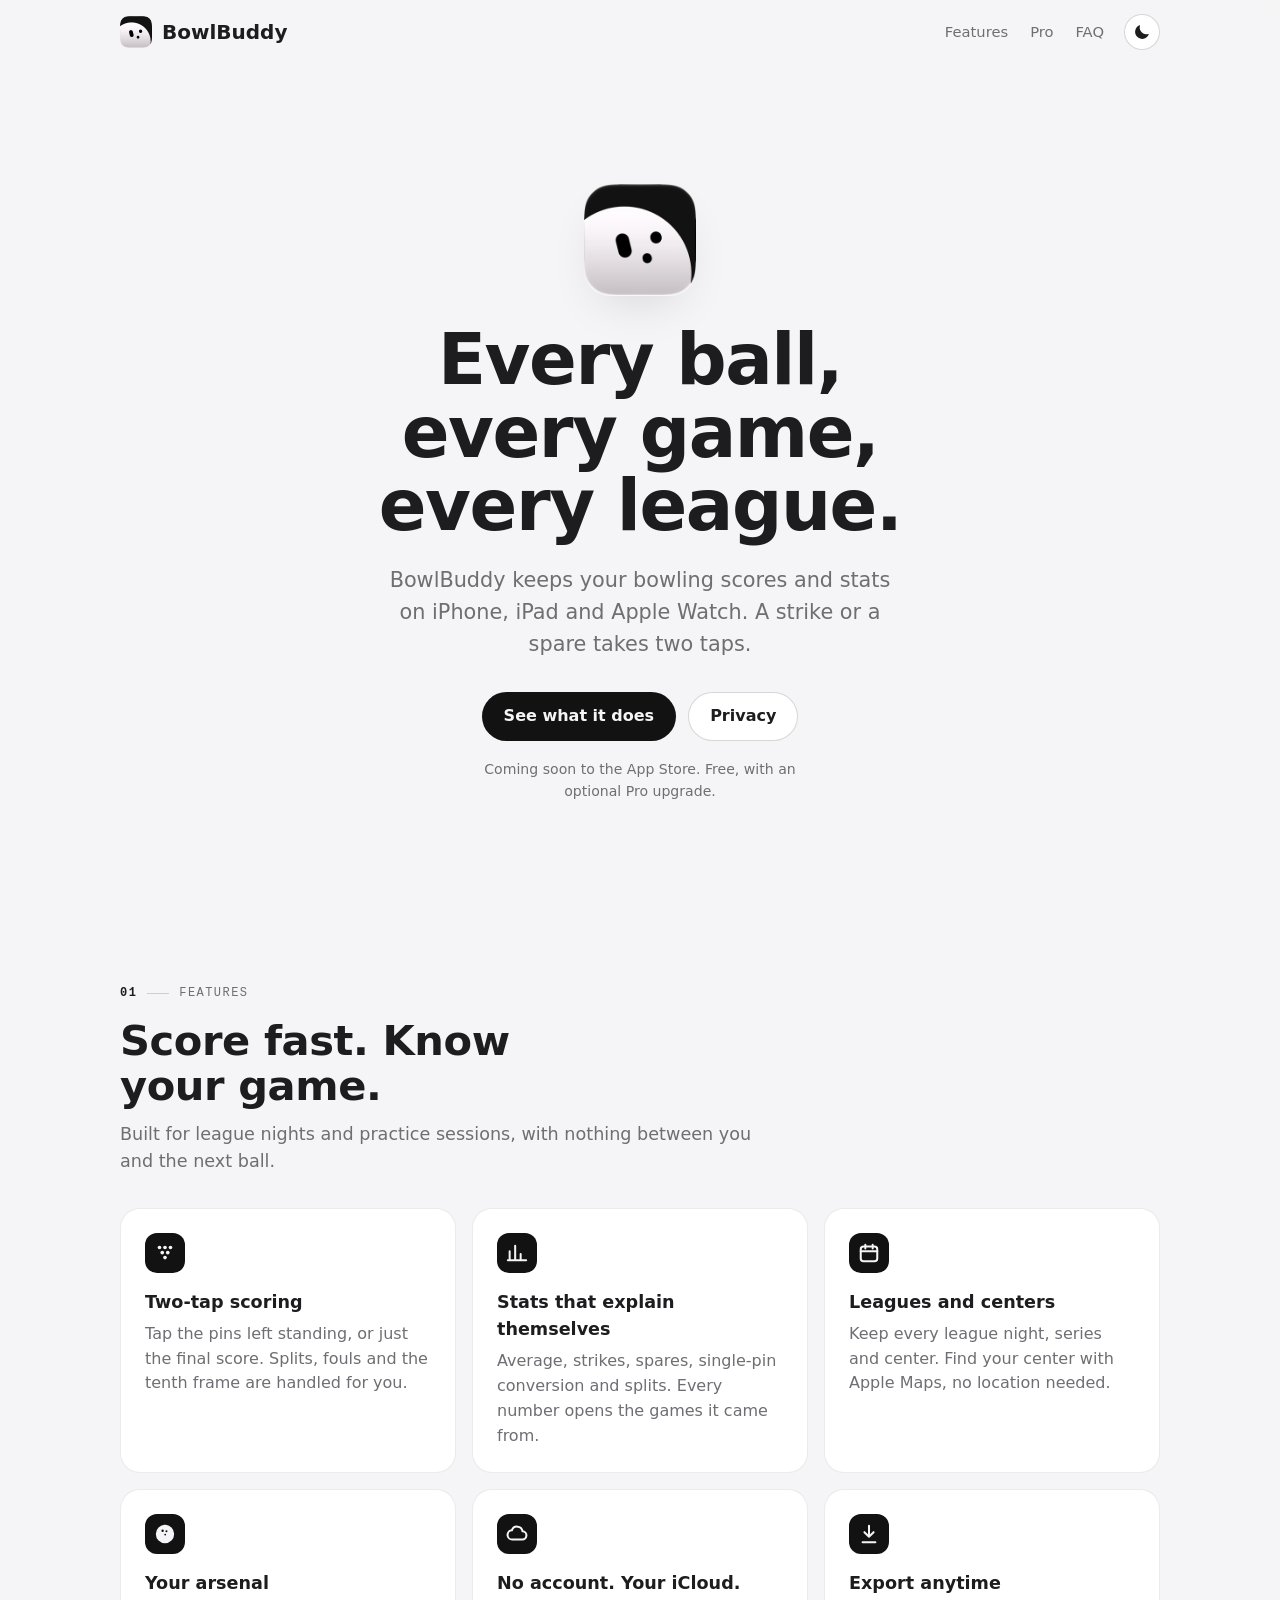
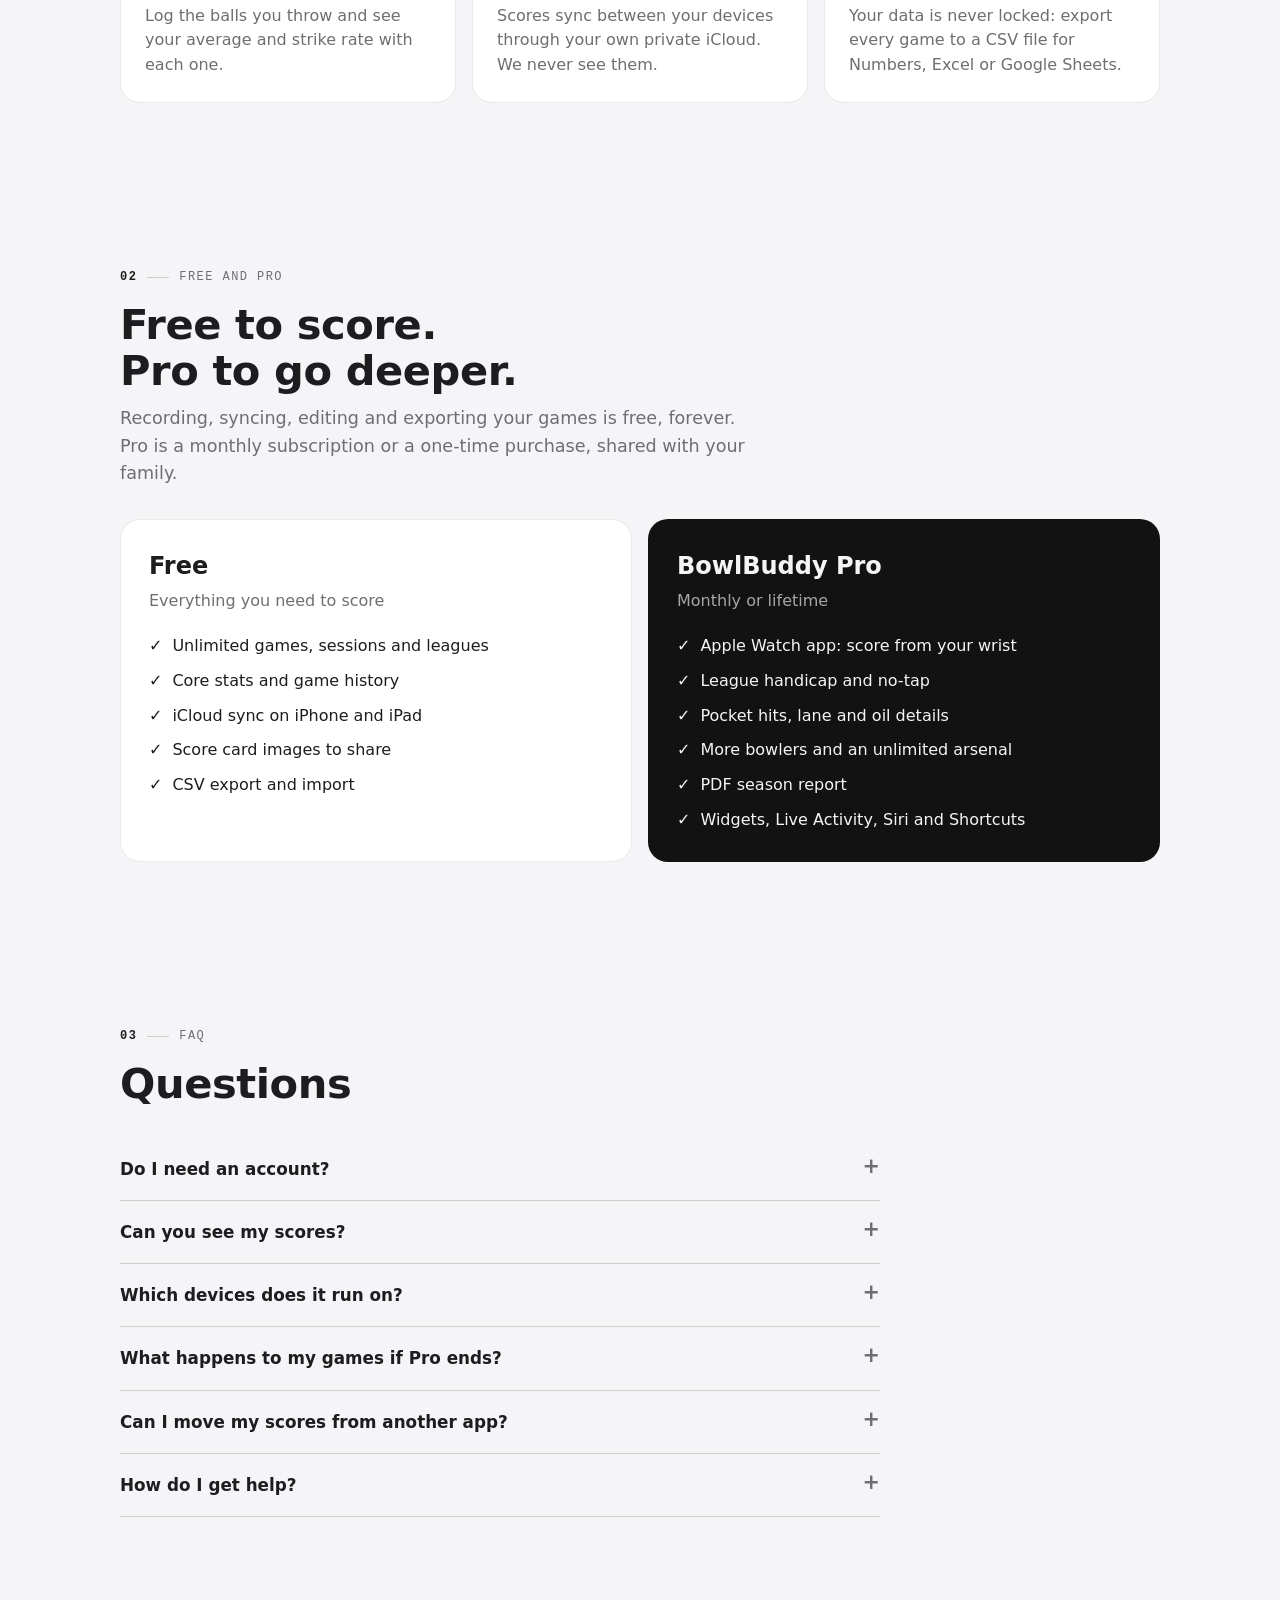
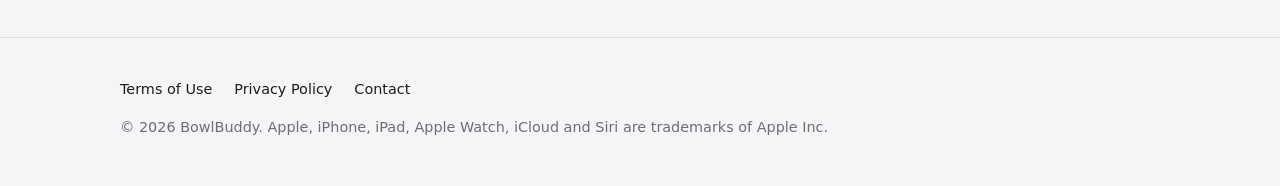
==== index.html @ e875a403 "Add the BowlBuddy site with the home page and the terms and privacy policy" ====
<!DOCTYPE html>
<html lang="en" class="no-js">
<head>
    <meta charset="UTF-8" />
    <meta name="viewport" content="width=device-width, initial-scale=1, viewport-fit=cover" />
    <meta name="theme-color" content="#f5f5f7" media="(prefers-color-scheme: light)" />
    <meta name="theme-color" content="#0b0b0c" media="(prefers-color-scheme: dark)" />
    <script>try { const t = localStorage.getItem("theme"); if (t === "light" || t === "dark") document.documentElement.dataset.theme = t; } catch (e) {}</script>
    <title>BowlBuddy: Bowling Scores and Stats</title>
    <meta name="description" content="BowlBuddy is a bowling score and stats tracker for iPhone, iPad and Apple Watch. Score every ball in two taps, follow your average, leagues and arsenal. No account: your scores stay in your iCloud." />
    <link rel="canonical" href="https://bowlbuddy.download/" />
    <meta property="og:type" content="website" />
    <meta property="og:url" content="https://bowlbuddy.download/" />
    <meta property="og:title" content="BowlBuddy: Bowling Scores and Stats" />
    <meta property="og:description" content="Score every ball in two taps and follow your average, leagues and arsenal on iPhone, iPad and Apple Watch." />
    <meta property="og:image" content="https://bowlbuddy.download/assets/img/icon.png" />
    <meta name="twitter:card" content="summary" />
    <link rel="icon" type="image/png" href="assets/img/favicon.png" />
    <link rel="apple-touch-icon" href="assets/img/apple-touch-icon.png" />
    <link rel="stylesheet" href="assets/site.css" />
    <script defer src="assets/site.js"></script>
    <script type="application/ld+json">
    {
        "@context": "https://schema.org",
        "@type": "SoftwareApplication",
        "name": "BowlBuddy",
        "applicationCategory": "SportsApplication",
        "operatingSystem": "iOS 26, iPadOS 26, watchOS 26",
        "description": "Bowling score and stats tracker for iPhone, iPad and Apple Watch. No account; scores sync through your private iCloud.",
        "url": "https://bowlbuddy.download/",
        "offers": { "@type": "Offer", "price": "0", "priceCurrency": "USD" },
        "author": { "@type": "Person", "name": "Franck Clement" }
    }
    </script>
</head>
<body>
    <a class="skip" href="#main">Skip to content</a>

    <header class="site-header">
        <div class="wrap">
            <a class="brand" href="./" aria-label="BowlBuddy home">
                <img src="assets/img/icon.png" alt="" width="32" height="32" />
                BowlBuddy
            </a>
            <nav class="site-nav" aria-label="Main">
                <a href="#features">Features</a>
                <a href="#pro">Pro</a>
                <a href="#faq">FAQ</a>
            </nav>
            <button class="theme-toggle" type="button" aria-label="Switch to dark mode" data-label-dark="Switch to dark mode" data-label-light="Switch to light mode"><svg class="sun" viewBox="0 0 24 24" fill="none" stroke="currentColor" stroke-width="2" stroke-linecap="round" aria-hidden="true"><circle cx="12" cy="12" r="4.2"/><path d="M12 2.5v2.2M12 19.3v2.2M2.5 12h2.2M19.3 12h2.2M5.3 5.3l1.6 1.6M17.1 17.1l1.6 1.6M5.3 18.7l1.6-1.6M17.1 6.9l1.6-1.6"/></svg><svg class="moon" viewBox="0 0 24 24" fill="currentColor" aria-hidden="true"><path d="M20.2 14.6A8.6 8.6 0 0 1 9.4 3.8a.6.6 0 0 0-.8-.7A9.4 9.4 0 1 0 20.9 15.4a.6.6 0 0 0-.7-.8z"/></svg></button>
        </div>
    </header>

    <main id="main">
        <section class="hero">
            <div class="wrap">
                <img class="icon" src="assets/img/icon.png" alt="BowlBuddy app icon" width="112" height="112" />
                <h1>Every ball, every game, every league.</h1>
                <p>BowlBuddy keeps your bowling scores and stats on iPhone, iPad and Apple Watch. A strike or a spare takes two taps.</p>
                <div class="actions">
                    <a class="btn btn-ink" href="#features">See what it does</a>
                    <a class="btn btn-quiet" href="legal/#privacy">Privacy</a>
                </div>
                <p class="note">Coming soon to the App Store. Free, with an optional Pro upgrade.</p>
            </div>
        </section>

        <section class="section" id="features">
            <div class="wrap">
                <div class="section-head">
                    <span class="kicker"><b>01</b><span class="dash"></span>Features</span>
                    <h2>Score fast. Know your game.</h2>
                    <p>Built for league nights and practice sessions, with nothing between you and the next ball.</p>
                </div>
                <div class="grid">
                    <article class="card">
                        <span class="glyph"><svg viewBox="0 0 24 24" fill="currentColor" aria-hidden="true"><circle cx="6" cy="6" r="2"/><circle cx="12" cy="6" r="2"/><circle cx="18" cy="6" r="2"/><circle cx="9" cy="11.5" r="2"/><circle cx="15" cy="11.5" r="2"/><circle cx="12" cy="17" r="2"/></svg></span>
                        <h3>Two-tap scoring</h3>
                        <p>Tap the pins left standing, or just the final score. Splits, fouls and the tenth frame are handled for you.</p>
                    </article>
                    <article class="card">
                        <span class="glyph"><svg viewBox="0 0 24 24" fill="none" stroke="currentColor" stroke-width="2.2" stroke-linecap="round" aria-hidden="true"><path d="M4 20V10M10 20V4M16 20v-7M22 20H2"/></svg></span>
                        <h3>Stats that explain themselves</h3>
                        <p>Average, strikes, spares, single-pin conversion and splits. Every number opens the games it came from.</p>
                    </article>
                    <article class="card">
                        <span class="glyph"><svg viewBox="0 0 24 24" fill="none" stroke="currentColor" stroke-width="2.2" stroke-linecap="round" stroke-linejoin="round" aria-hidden="true"><rect x="3" y="5" width="18" height="16" rx="3"/><path d="M3 10h18M8 3v4M16 3v4"/></svg></span>
                        <h3>Leagues and centers</h3>
                        <p>Keep every league night, series and center. Find your center with Apple Maps, no location needed.</p>
                    </article>
                    <article class="card">
                        <span class="glyph"><svg viewBox="0 0 24 24" fill="currentColor" aria-hidden="true"><path d="M12 2a10 10 0 1 0 0 20 10 10 0 0 0 0-20zm-2.6 5.2a1.3 1.3 0 1 1 0 2.6 1.3 1.3 0 0 1 0-2.6zm4.2.8a1.1 1.1 0 1 1 0 2.2 1.1 1.1 0 0 1 0-2.2zm-1.4 3.6a1 1 0 1 1 0 2 1 1 0 0 1 0-2z"/></svg></span>
                        <h3>Your arsenal</h3>
                        <p>Log the balls you throw and see your average and strike rate with each one.</p>
                    </article>
                    <article class="card">
                        <span class="glyph"><svg viewBox="0 0 24 24" fill="none" stroke="currentColor" stroke-width="2.2" stroke-linecap="round" stroke-linejoin="round" aria-hidden="true"><path d="M7 18a5 5 0 0 1-.6-10A6 6 0 0 1 18 9a4.5 4.5 0 0 1-.5 9H7z"/></svg></span>
                        <h3>No account. Your iCloud.</h3>
                        <p>Scores sync between your devices through your own private iCloud. We never see them.</p>
                    </article>
                    <article class="card">
                        <span class="glyph"><svg viewBox="0 0 24 24" fill="none" stroke="currentColor" stroke-width="2.2" stroke-linecap="round" stroke-linejoin="round" aria-hidden="true"><path d="M12 3v12M7 10l5 5 5-5M5 21h14"/></svg></span>
                        <h3>Export anytime</h3>
                        <p>Your data is never locked: export every game to a CSV file for Numbers, Excel or Google Sheets.</p>
                    </article>
                </div>
            </div>
        </section>

        <section class="section" id="pro">
            <div class="wrap">
                <div class="section-head">
                    <span class="kicker"><b>02</b><span class="dash"></span>Free and Pro</span>
                    <h2>Free to score. Pro to go deeper.</h2>
                    <p>Recording, syncing, editing and exporting your games is free, forever. Pro is a monthly subscription or a one-time purchase, shared with your family.</p>
                </div>
                <div class="plans">
                    <article class="plan">
                        <h3>Free</h3>
                        <p class="price">Everything you need to score</p>
                        <ul>
                            <li>Unlimited games, sessions and leagues</li>
                            <li>Core stats and game history</li>
                            <li>iCloud sync on iPhone and iPad</li>
                            <li>Score card images to share</li>
                            <li>CSV export and import</li>
                        </ul>
                    </article>
                    <article class="plan pro">
                        <h3>BowlBuddy Pro</h3>
                        <p class="price">Monthly or lifetime</p>
                        <ul>
                            <li>Apple Watch app: score from your wrist</li>
                            <li>League handicap and no-tap</li>
                            <li>Pocket hits, lane and oil details</li>
                            <li>More bowlers and an unlimited arsenal</li>
                            <li>PDF season report</li>
                            <li>Widgets, Live Activity, Siri and Shortcuts</li>
                        </ul>
                    </article>
                </div>
            </div>
        </section>

        <section class="section" id="faq">
            <div class="wrap">
                <div class="section-head">
                    <span class="kicker"><b>03</b><span class="dash"></span>FAQ</span>
                    <h2>Questions</h2>
                </div>
                <div class="faq">
                    <details>
                        <summary>Do I need an account?</summary>
                        <p>No. BowlBuddy uses the Apple Account you are already signed in with. Your scores sync through your private iCloud database, and there is no BowlBuddy server.</p>
                    </details>
                    <details>
                        <summary>Can you see my scores?</summary>
                        <p>No. Everything you enter stays on your devices and in your own iCloud. The app has no analytics and no tracking. See the <a href="legal/#privacy">Privacy Policy</a>.</p>
                    </details>
                    <details>
                        <summary>Which devices does it run on?</summary>
                        <p>iPhone and iPad with iOS and iPadOS 26 or later, and Apple Watch with watchOS 26 or later. The Watch app is part of Pro.</p>
                    </details>
                    <details>
                        <summary>What happens to my games if Pro ends?</summary>
                        <p>You keep all of them. You can still view, edit, delete and export everything you recorded; only the Pro features lock.</p>
                    </details>
                    <details>
                        <summary>Can I move my scores from another app?</summary>
                        <p>BowlBuddy imports its own CSV format, which you can fill in from a spreadsheet. Export and import are in Settings.</p>
                    </details>
                    <details>
                        <summary>How do I get help?</summary>
                        <p>Email <a href="mailto:support@bowlbuddy.download">support@bowlbuddy.download</a> with your device model, iOS version and what happened.</p>
                    </details>
                </div>
            </div>
        </section>
    </main>

    <footer class="site-footer">
        <div class="wrap">
            <nav aria-label="Footer">
                <a href="legal/#terms">Terms of Use</a>
                <a href="legal/#privacy">Privacy Policy</a>
                <a href="mailto:support@bowlbuddy.download">Contact</a>
            </nav>
            <p>© 2026 BowlBuddy. Apple, iPhone, iPad, Apple Watch, iCloud and Siri are trademarks of Apple Inc.</p>
        </div>
    </footer>
</body>
</html>
---- assets/site.css ----
/* BowlBuddy site. The app is monochrome, like its icon (a white ball on near-black), with
   the system blue accent. The page follows the system appearance; the header button pins
   one with html[data-theme]. */
:root {
    color-scheme: light dark;
    --bg: light-dark(#f5f5f7, #0b0b0c);
    --surface: light-dark(#ffffff, #161618);
    --surface-2: light-dark(#fbfbfd, #1d1d20);
    --line: light-dark(rgba(0, 0, 0, 0.08), rgba(255, 255, 255, 0.08));
    --line-strong: light-dark(rgba(0, 0, 0, 0.16), rgba(255, 255, 255, 0.16));
    --text: light-dark(#1d1d1f, #f5f5f7);
    --text-2: light-dark(#3a3a3c, #d1d1d6);
    --muted: light-dark(#6e6e73, #98989d);
    --accent: light-dark(#0071e3, #2997ff);
    --on-accent: #ffffff;
    --ink: light-dark(#121212, #f5f5f7);
    --on-ink: light-dark(#f5f5f7, #121212);
    --shadow: light-dark(rgba(0, 0, 0, 0.14), rgba(0, 0, 0, 0.6));
    --header: light-dark(rgba(245, 245, 247, 0.78), rgba(11, 11, 12, 0.72));
    --glow: light-dark(rgba(255, 255, 255, 0.95), rgba(255, 255, 255, 0.06));
    --radius: 20px;
    --gutter: clamp(16px, 4vw, 40px);
    --max: 1120px;
    --font: "SF Pro Display", "SF Pro Text", -apple-system, BlinkMacSystemFont, "Helvetica Neue", "Segoe UI", system-ui, sans-serif;
    --rounded: ui-rounded, "SF Pro Rounded", -apple-system, BlinkMacSystemFont, system-ui, sans-serif;
    --mono: "SF Mono", ui-monospace, Menlo, Consolas, monospace;
}
:root[data-theme="light"] { color-scheme: light; }
:root[data-theme="dark"] { color-scheme: dark; }

*, *::before, *::after { box-sizing: border-box; }

html {
    background: var(--bg);
    scroll-behavior: smooth;
    scroll-padding-top: 84px;
    -webkit-text-size-adjust: 100%;
}

body {
    margin: 0;
    font-family: var(--font);
    background: var(--bg);
    color: var(--text);
    line-height: 1.55;
    overflow-x: hidden;
    -webkit-font-smoothing: antialiased;
}

/* A soft light from the top, behind the whole page. */
body::before {
    content: "";
    position: fixed;
    inset: 0;
    z-index: -1;
    pointer-events: none;
    background:
        radial-gradient(ellipse 70% 50% at 80% -10%, var(--glow), transparent 70%),
        var(--bg);
}

img { display: block; max-width: 100%; height: auto; }
a { color: var(--accent); text-decoration-thickness: 1px; text-underline-offset: 3px; }
a:hover { text-decoration-thickness: 2px; }
:focus-visible { outline: 2px solid var(--accent); outline-offset: 3px; border-radius: 6px; }

.wrap {
    width: 100%;
    max-width: var(--max);
    margin: 0 auto;
    padding: 0 var(--gutter);
}

.skip {
    position: absolute;
    left: -999px;
    top: 8px;
    background: var(--accent);
    color: var(--on-accent);
    padding: 8px 14px;
    border-radius: 8px;
    z-index: 100;
}
.skip:focus { left: 8px; }

/* ---------- Header ---------- */
.site-header {
    position: sticky;
    top: 0;
    z-index: 50;
    padding-top: env(safe-area-inset-top);
    background: var(--header);
    backdrop-filter: saturate(160%) blur(18px);
    -webkit-backdrop-filter: saturate(160%) blur(18px);
    transition: box-shadow .3s;
}
.site-header.scrolled { box-shadow: 0 10px 24px -18px var(--shadow); }
.site-header .wrap {
    display: flex;
    align-items: center;
    gap: 20px;
    height: 64px;
}
.brand {
    display: flex;
    align-items: center;
    gap: 10px;
    color: var(--text);
    text-decoration: none;
    font-family: var(--rounded);
    font-weight: 700;
    font-size: 1.25rem;
}
.brand img { width: 32px; height: 32px; border-radius: 8px; }
.site-nav { display: flex; gap: 22px; margin-left: auto; align-items: center; }
.site-nav a { color: var(--muted); text-decoration: none; font-size: 0.92rem; }
.site-nav a:hover { color: var(--text); }

.theme-toggle {
    flex: none;
    display: grid;
    place-items: center;
    width: 36px;
    height: 36px;
    padding: 0;
    border-radius: 50%;
    border: 1px solid var(--line-strong);
    background: var(--surface);
    color: var(--text);
    cursor: pointer;
    transition: background .2s, transform .2s;
}
.theme-toggle svg { width: 18px; height: 18px; grid-area: 1 / 1; }
/* light-dark() only takes colors, so the icons switch on the scheme selectors instead. */
.theme-toggle .sun { display: none; }
@media (prefers-color-scheme: dark) {
    :root:not([data-theme="light"]) .theme-toggle .sun { display: block; }
    :root:not([data-theme="light"]) .theme-toggle .moon { display: none; }
}
:root[data-theme="dark"] .theme-toggle .sun { display: block; }
:root[data-theme="dark"] .theme-toggle .moon { display: none; }
.no-js .theme-toggle { display: none; }

.btn {
    display: inline-flex;
    align-items: center;
    gap: 10px;
    border-radius: 999px;
    padding: 12px 22px;
    font-weight: 600;
    font-size: 1rem;
    text-decoration: none;
    transition: transform .2s, box-shadow .2s, background .2s;
}
.btn-ink { background: var(--ink); color: var(--on-ink); }
.btn-ink:hover { color: var(--on-ink); }
.btn-quiet { background: var(--surface); color: var(--text); box-shadow: inset 0 0 0 1px var(--line-strong); }
.btn-quiet:hover { color: var(--text); }

@media (hover: hover) {
    .theme-toggle:hover { background: var(--surface-2); }
    .btn:hover { box-shadow: 0 8px 26px var(--shadow); transform: translateY(-1px); }
}
.theme-toggle:active, .btn:active, .legal-tabs a:active { transform: scale(.96); transition-duration: .08s; }

@media (max-width: 640px) {
    .site-nav { display: none; }
    .theme-toggle { margin-left: auto; }
}

/* ---------- Shared ---------- */
.kicker {
    display: inline-flex;
    align-items: center;
    gap: 10px;
    font-family: var(--mono);
    font-size: 0.75rem;
    letter-spacing: .12em;
    text-transform: uppercase;
    color: var(--muted);
}
.kicker b { color: var(--text); font-weight: 600; }
.kicker .dash { width: 22px; height: 1px; background: var(--line-strong); }

/* ---------- Home ---------- */
.hero {
    padding: clamp(56px, 10vw, 120px) 0 clamp(48px, 8vw, 96px);
    text-align: center;
}
.hero .icon {
    width: 112px;
    height: 112px;
    margin: 0 auto 28px;
    border-radius: 26px;
    box-shadow: 0 20px 50px -18px var(--shadow);
}
.hero h1 {
    font-family: var(--rounded);
    font-size: clamp(2.5rem, 7vw, 4.4rem);
    line-height: 1.04;
    letter-spacing: -0.02em;
    margin: 0 auto 20px;
    max-width: 14ch;
    text-wrap: balance;
}
.hero p {
    color: var(--muted);
    font-size: clamp(1.08rem, 2.2vw, 1.3rem);
    margin: 0 auto 32px;
    max-width: 40ch;
    text-wrap: pretty;
}
.hero .actions { display: flex; flex-wrap: wrap; gap: 12px; justify-content: center; }
.hero .note { color: var(--muted); font-size: 0.88rem; margin: 18px auto 0; }

.section { padding: clamp(40px, 7vw, 80px) 0; }
.section-head { margin: 0 0 32px; max-width: 640px; }
.section-head h2 {
    font-family: var(--rounded);
    font-size: clamp(1.8rem, 4vw, 2.6rem);
    line-height: 1.1;
    letter-spacing: -0.01em;
    margin: 14px 0 12px;
    text-wrap: balance;
}
.section-head p { color: var(--muted); font-size: 1.1rem; margin: 0; }

.grid {
    display: grid;
    grid-template-columns: repeat(auto-fill, minmax(min(100%, 300px), 1fr));
    gap: 16px;
}
.card {
    background: var(--surface);
    border: 1px solid var(--line);
    border-radius: var(--radius);
    padding: 24px;
}
.card .glyph {
    display: grid;
    place-items: center;
    width: 40px;
    height: 40px;
    border-radius: 12px;
    background: var(--ink);
    color: var(--on-ink);
    margin-bottom: 16px;
}
.card .glyph svg { width: 22px; height: 22px; }
.card h3 { font-size: 1.1rem; margin: 0 0 6px; }
.card p { color: var(--muted); margin: 0; }

.plans {
    display: grid;
    grid-template-columns: repeat(auto-fit, minmax(min(100%, 320px), 1fr));
    gap: 16px;
}
.plan {
    background: var(--surface);
    border: 1px solid var(--line);
    border-radius: var(--radius);
    padding: 28px;
}
.plan.pro { background: var(--ink); color: var(--on-ink); border-color: transparent; }
.plan h3 { font-family: var(--rounded); font-size: 1.5rem; margin: 0 0 4px; }
.plan .price { color: var(--muted); margin: 0 0 20px; }
.plan.pro .price { color: color-mix(in srgb, var(--on-ink) 65%, transparent); }
.plan ul { margin: 0; padding: 0; list-style: none; display: grid; gap: 10px; }
.plan li { display: flex; gap: 10px; }
.plan li::before { content: "✓"; font-weight: 700; }

.faq { max-width: 760px; }
.faq details { border-bottom: 1px solid var(--line-strong); }
.faq summary {
    cursor: pointer;
    list-style: none;
    display: flex;
    justify-content: space-between;
    gap: 16px;
    padding: 18px 0;
    font-weight: 600;
    font-size: 1.05rem;
}
.faq summary::-webkit-details-marker { display: none; }
.faq summary::after { content: "+"; color: var(--muted); font-size: 1.3rem; line-height: 1; transition: rotate .2s; }
.faq details[open] summary::after { rotate: 45deg; }
.faq details p { color: var(--muted); margin: 0 0 18px; }

/* ---------- Footer ---------- */
.site-footer {
    padding: 40px 0 calc(48px + env(safe-area-inset-bottom));
    color: var(--muted);
    font-size: 0.9rem;
    border-top: 1px solid var(--line);
    margin-top: 40px;
}
.site-footer .wrap { display: grid; gap: 16px; }
.site-footer nav { display: flex; flex-wrap: wrap; gap: 8px 22px; }
.site-footer nav a { color: var(--text); text-decoration: none; }
.site-footer nav a:hover { text-decoration: underline; }
.site-footer p { margin: 0; max-width: 80ch; }

/* ---------- Legal ---------- */
.legal {
    max-width: 780px;
    margin: 0 auto;
    padding: 0 var(--gutter) 40px;
}
.legal-hero { padding: clamp(40px, 7vw, 72px) 0 24px; }
.legal-hero h1 {
    font-family: var(--rounded);
    font-size: clamp(2rem, 5vw, 3rem);
    line-height: 1.1;
    letter-spacing: -0.01em;
    margin: 16px 0 24px;
    text-wrap: balance;
}
.legal-tabs { display: flex; flex-wrap: wrap; gap: 10px; }
.legal-tabs a {
    color: var(--text);
    text-decoration: none;
    font-size: 0.92rem;
    font-weight: 500;
    padding: 8px 16px;
    border-radius: 999px;
    background: var(--surface);
    border: 1px solid var(--line-strong);
    transition: background .2s, color .2s, transform .2s;
}
.legal-tabs a:hover { color: var(--on-ink); background: var(--ink); border-color: var(--ink); }
.legal .part-title {
    display: grid;
    gap: 10px;
    font-family: var(--rounded);
    font-size: clamp(1.6rem, 4vw, 2.1rem);
    margin: 48px 0 8px;
    padding-top: 24px;
    border-top: 1px solid var(--line-strong);
}
.legal .part-title .kicker { font-family: var(--mono); font-size: 0.75rem; }
.legal section { padding: 18px 0; color: var(--text-2); }
.legal section.summary {
    background: var(--surface);
    border: 1px solid var(--line);
    border-radius: var(--radius);
    padding: 22px 26px;
    margin: 18px 0 8px;
}
.legal section h2 { font-size: 1.2rem; color: var(--text); margin: 0 0 10px; }
.legal section h3 { font-size: 1rem; color: var(--text); margin: 20px 0 6px; }
.legal section p { margin: 0 0 12px; }
.legal section ul { margin: 0 0 12px; padding-left: 1.2em; }
.legal section li { margin: 0 0 6px; }
.legal .muted { color: var(--muted); }

/* ---------- 404 ---------- */
.lost { text-align: center; padding: clamp(80px, 14vw, 160px) 0; }
.lost h1 { font-family: var(--rounded); font-size: clamp(2rem, 5vw, 3rem); margin: 0 0 12px; }
.lost p { color: var(--muted); margin: 0 0 28px; }

@media (prefers-reduced-motion: reduce) {
    html { scroll-behavior: auto; }
    *, *::before, *::after { transition: none !important; }
}
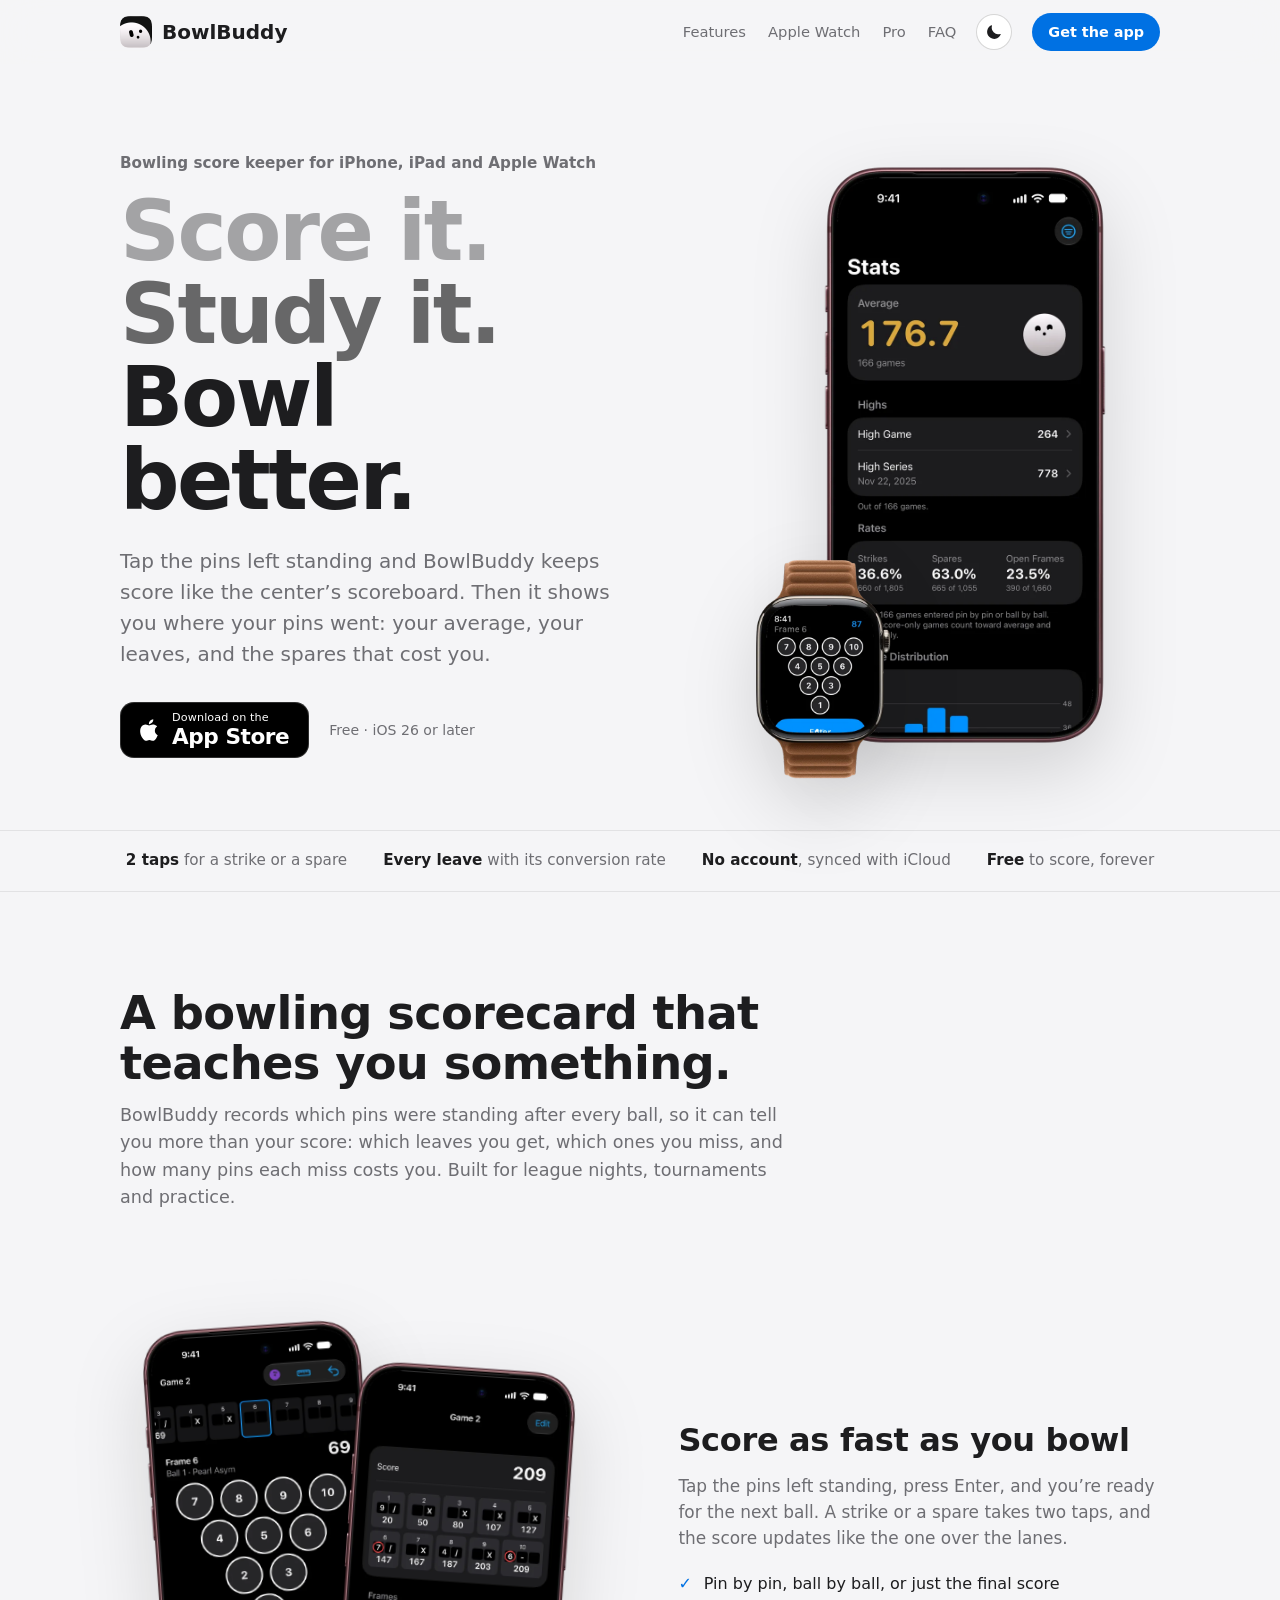
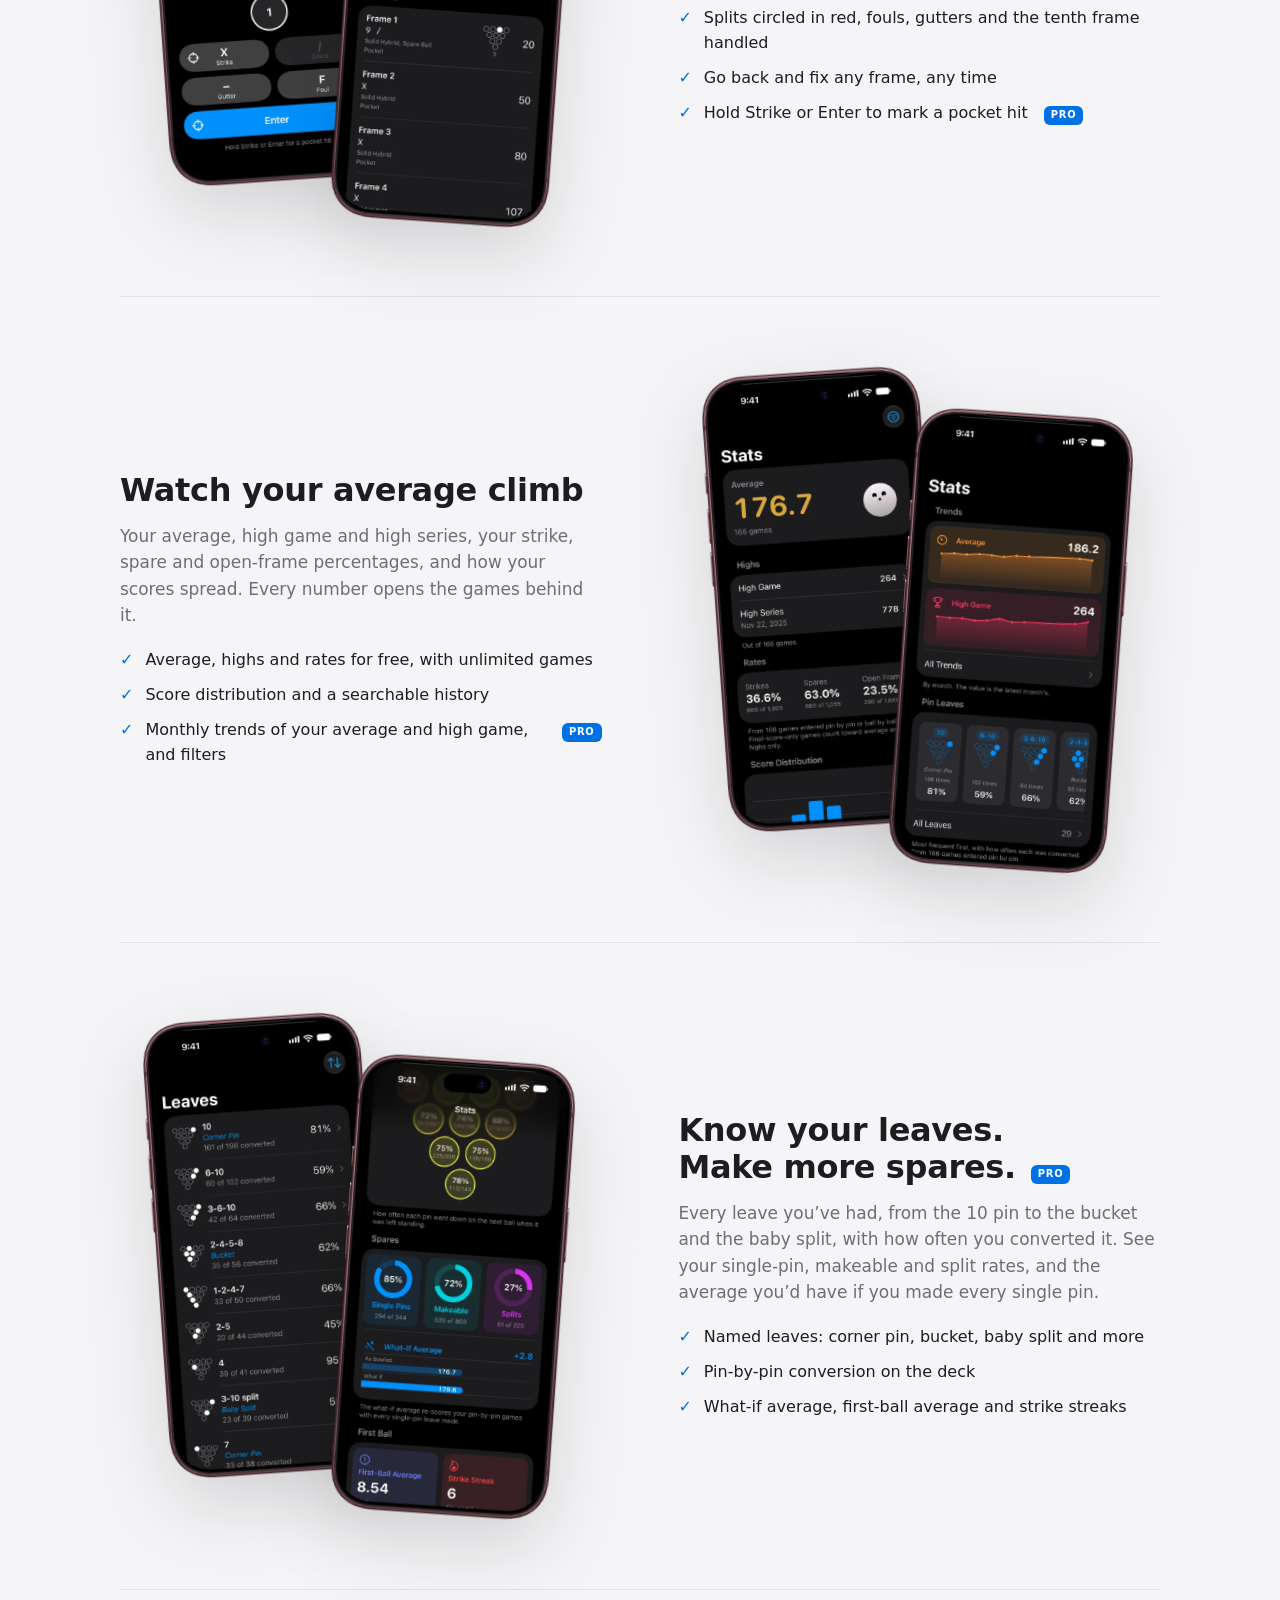
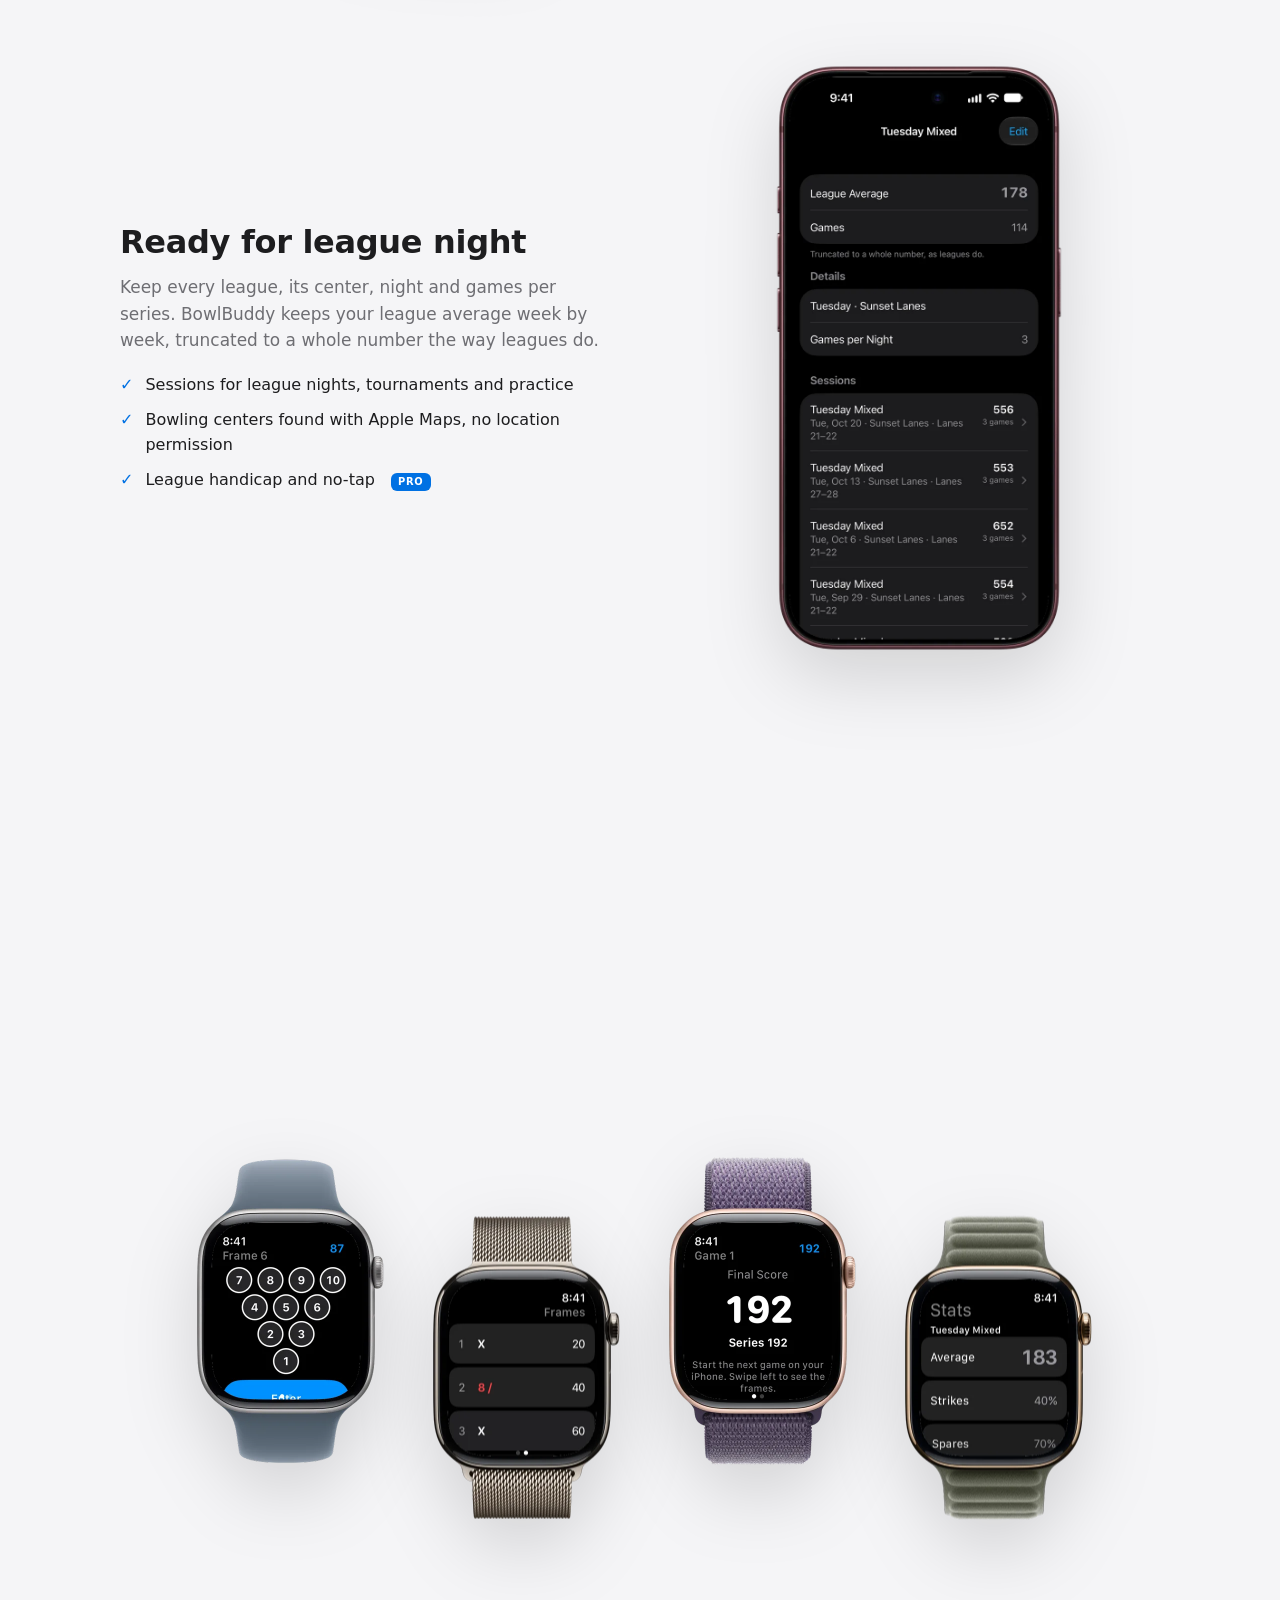
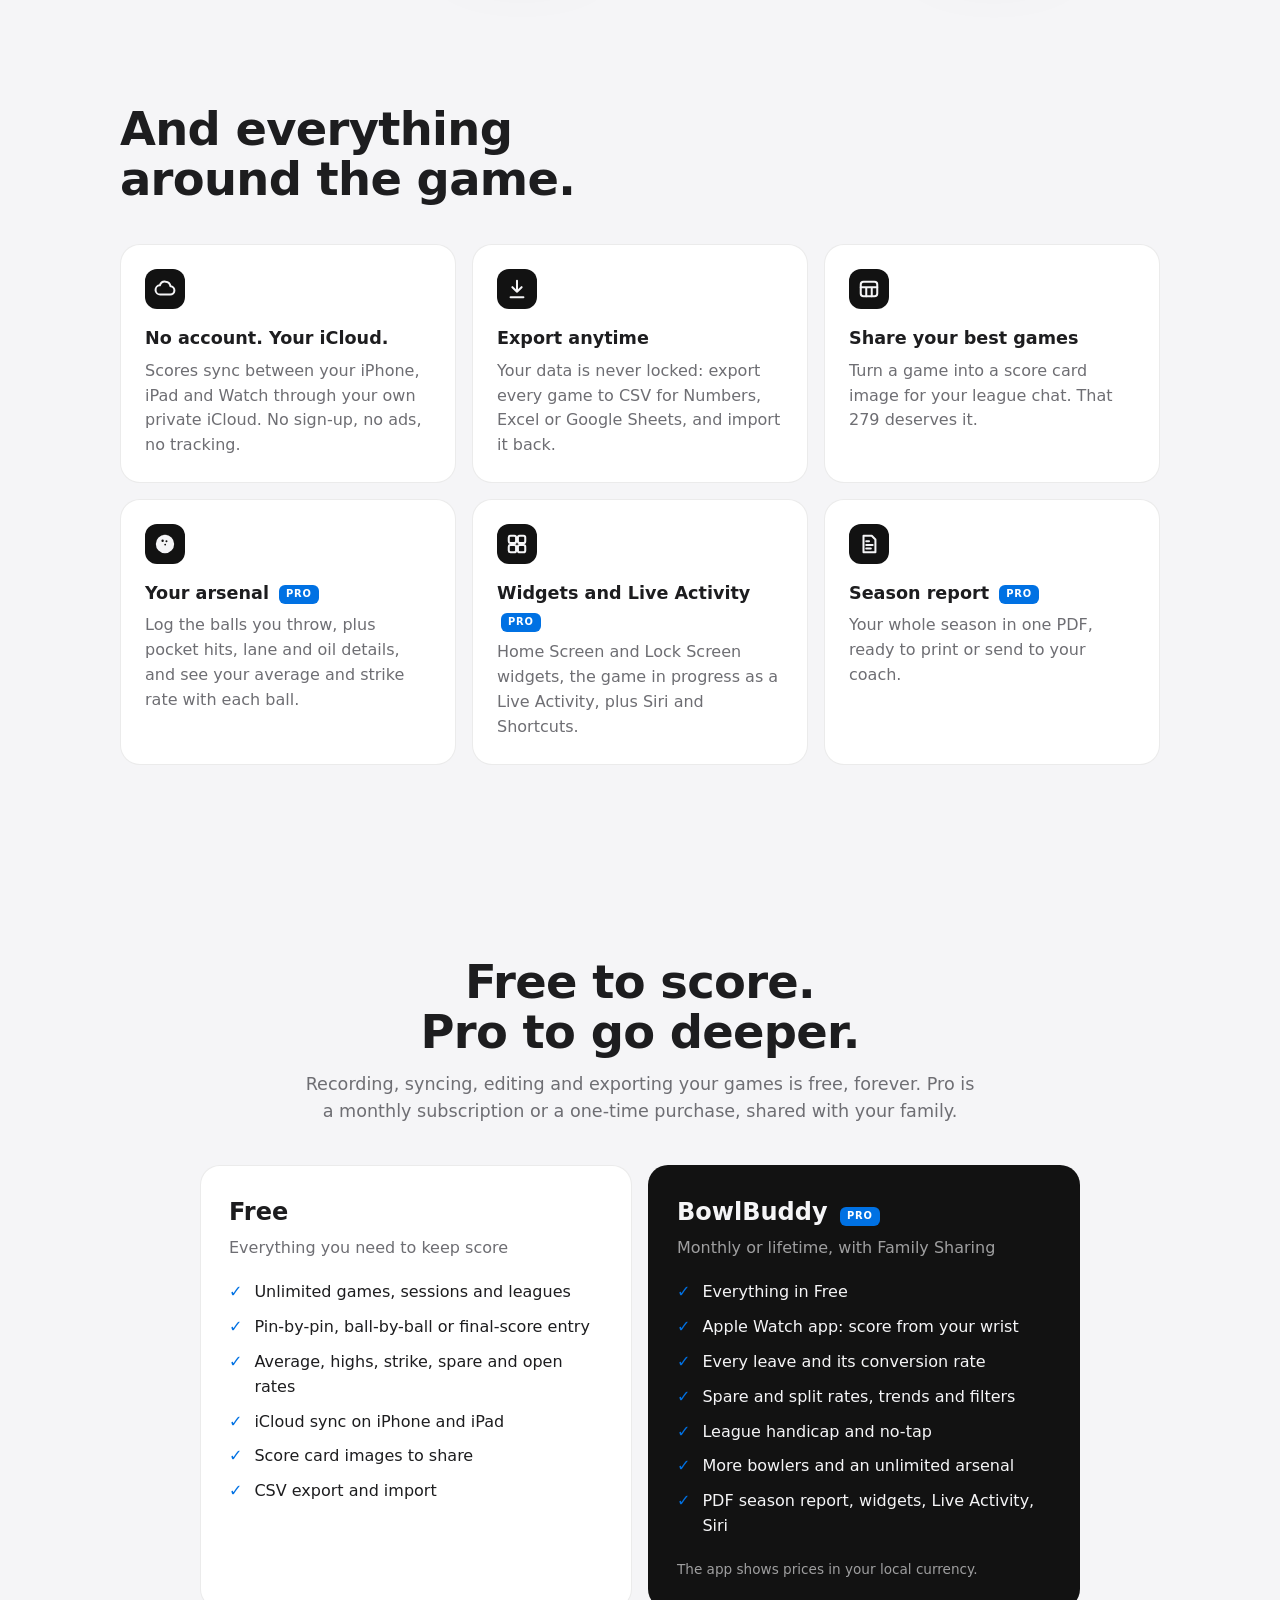
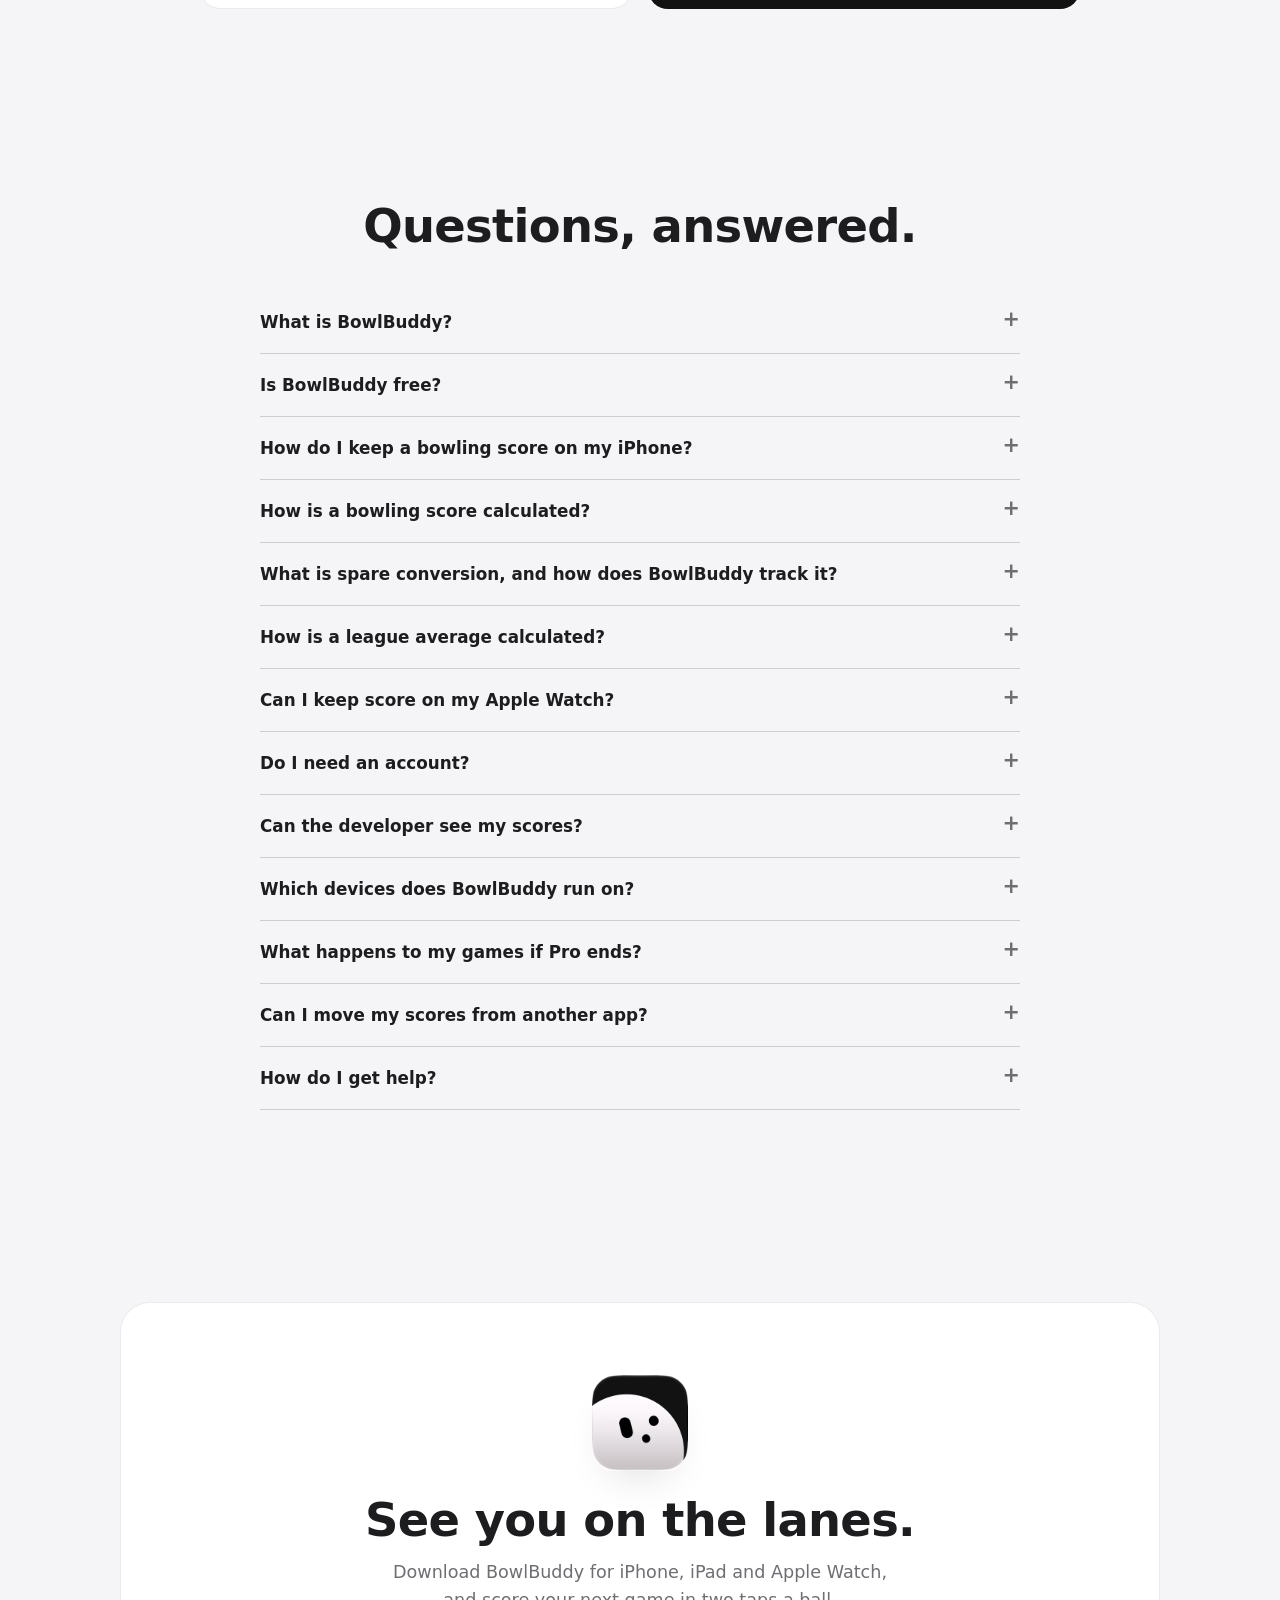
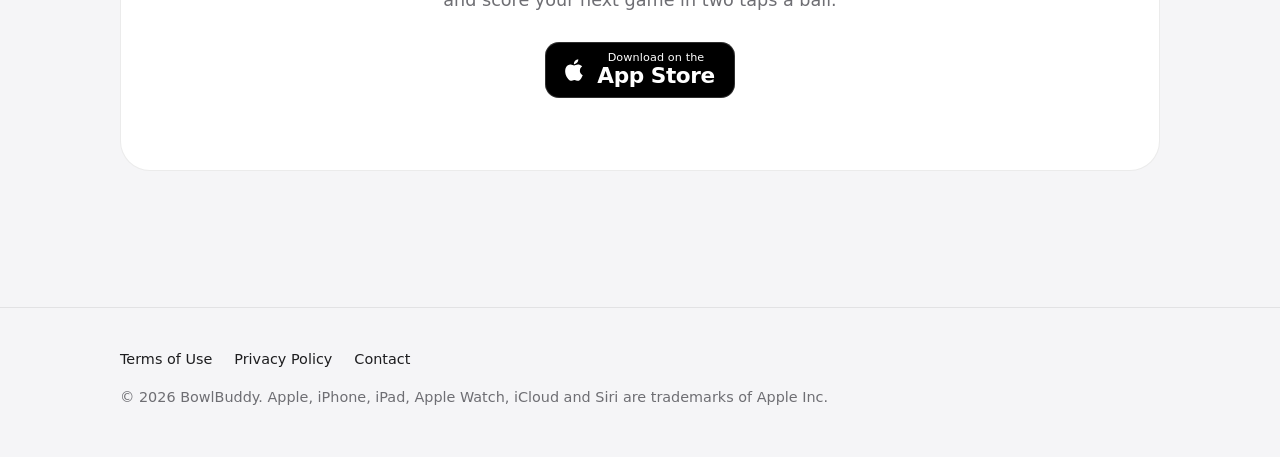
==== commit 055c5fde: "Turn the home page into a landing page for the live app The page now shows the app's screenshots in " ====
--- a/index.html
+++ b/index.html
@@ -6,31 +6,167 @@
     <meta name="theme-color" content="#f5f5f7" media="(prefers-color-scheme: light)" />
     <meta name="theme-color" content="#0b0b0c" media="(prefers-color-scheme: dark)" />
     <script>try { const t = localStorage.getItem("theme"); if (t === "light" || t === "dark") document.documentElement.dataset.theme = t; } catch (e) {}</script>
-    <title>BowlBuddy: Bowling Scores and Stats</title>
-    <meta name="description" content="BowlBuddy is a bowling score and stats tracker for iPhone, iPad and Apple Watch. Score every ball in two taps, follow your average, leagues and arsenal. No account: your scores stay in your iCloud." />
+    <title>BowlBuddy: Bowling Score Keeper &amp; Stats Tracker for iPhone</title>
+    <meta name="description" content="BowlBuddy is a bowling score keeper and stats tracker for iPhone, iPad and Apple Watch. Score pin by pin in two taps, track your average, spare conversion, leaves and league nights. No account: synced with iCloud." />
+    <meta name="robots" content="index, follow, max-image-preview:large, max-snippet:-1" />
     <link rel="canonical" href="https://bowlbuddy.download/" />
+    <meta name="apple-itunes-app" content="app-id=6826001153" />
     <meta property="og:type" content="website" />
+    <meta property="og:site_name" content="BowlBuddy" />
+    <meta property="og:locale" content="en_US" />
     <meta property="og:url" content="https://bowlbuddy.download/" />
-    <meta property="og:title" content="BowlBuddy: Bowling Scores and Stats" />
-    <meta property="og:description" content="Score every ball in two taps and follow your average, leagues and arsenal on iPhone, iPad and Apple Watch." />
-    <meta property="og:image" content="https://bowlbuddy.download/assets/img/icon.png" />
-    <meta name="twitter:card" content="summary" />
+    <meta property="og:title" content="BowlBuddy: score it, study it, bowl better" />
+    <meta property="og:description" content="Bowling score keeper for iPhone, iPad and Apple Watch. Two-tap scoring, pin leaves, spare conversion and league averages. No account." />
+    <meta property="og:image" content="https://bowlbuddy.download/assets/img/og.jpg" />
+    <meta property="og:image:width" content="1200" />
+    <meta property="og:image:height" content="630" />
+    <meta property="og:image:alt" content="The BowlBuddy logo, a white bowling ball with a face, on black." />
+    <meta name="twitter:card" content="summary_large_image" />
     <link rel="icon" type="image/png" href="assets/img/favicon.png" />
     <link rel="apple-touch-icon" href="assets/img/apple-touch-icon.png" />
+    <link rel="preload" as="image" href="assets/img/iphone-stats.webp" type="image/webp" fetchpriority="high" />
     <link rel="stylesheet" href="assets/site.css" />
     <script defer src="assets/site.js"></script>
     <script type="application/ld+json">
-    {
-        "@context": "https://schema.org",
-        "@type": "SoftwareApplication",
-        "name": "BowlBuddy",
-        "applicationCategory": "SportsApplication",
-        "operatingSystem": "iOS 26, iPadOS 26, watchOS 26",
-        "description": "Bowling score and stats tracker for iPhone, iPad and Apple Watch. No account; scores sync through your private iCloud.",
-        "url": "https://bowlbuddy.download/",
-        "offers": { "@type": "Offer", "price": "0", "priceCurrency": "USD" },
-        "author": { "@type": "Person", "name": "Franck Clement" }
-    }
+{
+    "@context": "https://schema.org",
+    "@graph": [
+        {
+            "@type": "WebSite",
+            "@id": "https://bowlbuddy.download/#website",
+            "url": "https://bowlbuddy.download/",
+            "name": "BowlBuddy",
+            "alternateName": "Bowl Buddy",
+            "inLanguage": "en",
+            "publisher": { "@id": "https://bowlbuddy.download/#author" }
+        },
+        {
+            "@type": "Person",
+            "@id": "https://bowlbuddy.download/#author",
+            "name": "Franck Clement",
+            "email": "support@bowlbuddy.download"
+        },
+        {
+            "@type": "WebPage",
+            "@id": "https://bowlbuddy.download/#webpage",
+            "url": "https://bowlbuddy.download/",
+            "name": "BowlBuddy: Bowling Score Keeper & Stats Tracker for iPhone",
+            "inLanguage": "en",
+            "isPartOf": { "@id": "https://bowlbuddy.download/#website" },
+            "about": { "@id": "https://bowlbuddy.download/#app" },
+            "mainEntity": { "@id": "https://bowlbuddy.download/#app" },
+            "primaryImageOfPage": "https://bowlbuddy.download/assets/img/iphone-stats.webp",
+            "dateModified": "2026-11-01"
+        },
+        {
+            "@type": "MobileApplication",
+            "@id": "https://bowlbuddy.download/#app",
+            "name": "BowlBuddy Bowling Score Keeper",
+            "alternateName": ["BowlBuddy", "Bowl Buddy", "BowlBuddy bowling score tracker"],
+            "description": "Bowling score keeper and stats tracker for iPhone, iPad and Apple Watch. Score every ball pin by pin in two taps, then follow your average, strike and spare percentages, pin leaves and how often you convert them, and your league average week by week. No account: games sync through the user's private iCloud.",
+            "applicationCategory": "SportsApplication",
+            "operatingSystem": "iOS 26, iPadOS 26, watchOS 26",
+            "url": "https://bowlbuddy.download/",
+            "downloadUrl": "https://apps.apple.com/app/id6826001153",
+            "installUrl": "https://apps.apple.com/app/id6826001153",
+            "sameAs": ["https://apps.apple.com/app/id6826001153"],
+            "image": "https://bowlbuddy.download/assets/img/icon.png",
+            "screenshot": [
+                "https://bowlbuddy.download/assets/img/iphone-stats.webp",
+                "https://bowlbuddy.download/assets/img/iphone-entry.webp",
+                "https://bowlbuddy.download/assets/img/iphone-leaves.webp",
+                "https://bowlbuddy.download/assets/img/iphone-league.webp"
+            ],
+            "inLanguage": "en",
+            "author": { "@id": "https://bowlbuddy.download/#author" },
+            "offers": { "@type": "Offer", "price": "0", "priceCurrency": "USD", "category": "free" },
+            "isAccessibleForFree": true,
+            "featureList": [
+                "Pin-by-pin, ball-by-ball or final-score entry",
+                "Two-tap strikes and spares, splits marked, tenth frame and fouls handled",
+                "Average, high game, high series, strike, spare and open frame percentages",
+                "Score distribution and searchable game history",
+                "Sessions for league nights, tournaments and practice",
+                "Leagues with a truncated league average",
+                "iCloud sync across iPhone and iPad, no account",
+                "CSV export and import, shareable score card image",
+                "Pro: every pin leave with its conversion rate",
+                "Pro: single-pin, makeable and split conversion, what-if average",
+                "Pro: monthly trends of average and high game",
+                "Pro: league handicap and no-tap",
+                "Pro: Apple Watch app",
+                "Pro: bowling ball arsenal, pocket hits, lane and oil details",
+                "Pro: PDF season report, widgets, Live Activity, Siri and Shortcuts"
+            ]
+        },
+        {
+            "@type": "FAQPage",
+            "@id": "https://bowlbuddy.download/#faq",
+            "mainEntity": [
+                {
+                    "@type": "Question",
+                    "name": "What is BowlBuddy?",
+                    "acceptedAnswer": { "@type": "Answer", "text": "BowlBuddy is a bowling score keeper and stats tracker for iPhone, iPad and Apple Watch, available on the App Store. You tap the pins left standing after each ball, and it keeps the score like a center scoreboard, then shows your average, strike and spare percentages, pin leaves and league average." }
+                },
+                {
+                    "@type": "Question",
+                    "name": "Is BowlBuddy free?",
+                    "acceptedAnswer": { "@type": "Answer", "text": "Yes. Scoring, sessions, leagues, core stats, iCloud sync and CSV export are free, with unlimited games. BowlBuddy Pro, a monthly subscription or a one-time lifetime purchase shared with Family Sharing, adds pin leaves and conversion rates, trends, league handicap, the Apple Watch app, the arsenal, a PDF season report, widgets and Siri." }
+                },
+                {
+                    "@type": "Question",
+                    "name": "How do I keep a bowling score on my iPhone?",
+                    "acceptedAnswer": { "@type": "Answer", "text": "In BowlBuddy, start a game and tap the pins still standing after each ball, then press Enter. A strike or a spare takes two taps. The app adds strike and spare bonuses, marks splits, and follows the tenth-frame rules. You can also enter pin counts ball by ball, or only the final score." }
+                },
+                {
+                    "@type": "Question",
+                    "name": "How is a bowling score calculated?",
+                    "acceptedAnswer": { "@type": "Answer", "text": "A game has ten frames. A frame scores the pins knocked down with its two balls. A strike (all ten pins on the first ball) scores 10 plus the next two balls. A spare (all ten pins with two balls) scores 10 plus the next ball. A strike or spare in the tenth frame earns one or two extra balls. A perfect game, twelve strikes in a row, scores 300. BowlBuddy does this math for you." }
+                },
+                {
+                    "@type": "Question",
+                    "name": "What is spare conversion, and how does BowlBuddy track it?",
+                    "acceptedAnswer": { "@type": "Answer", "text": "Spare conversion is how often you knock down the pins left after your first ball. Because BowlBuddy records which pins were standing, it lists every leave you get, such as the 10 pin, the 6-10 or the 3-6-10, with how many times you converted it. It also splits your rate into single pins, makeable spares and splits, and computes a what-if average with every single pin made." }
+                },
+                {
+                    "@type": "Question",
+                    "name": "How is a league average calculated?",
+                    "acceptedAnswer": { "@type": "Answer", "text": "A league average is your total pinfall in the league divided by the number of games, truncated to a whole number rather than rounded, as most leagues do. BowlBuddy keeps it for each league, week by week, and can apply league handicap and no-tap rules with Pro." }
+                },
+                {
+                    "@type": "Question",
+                    "name": "Can I keep score on my Apple Watch?",
+                    "acceptedAnswer": { "@type": "Answer", "text": "Yes, with BowlBuddy Pro. The Watch app shows the pin deck, so you can score each ball from your wrist, check the frames and see your final score and series. Games sync to your iPhone." }
+                },
+                {
+                    "@type": "Question",
+                    "name": "Do I need an account?",
+                    "acceptedAnswer": { "@type": "Answer", "text": "No. BowlBuddy uses the Apple Account you are already signed in with. Your scores sync through your private iCloud database, and there is no BowlBuddy server." }
+                },
+                {
+                    "@type": "Question",
+                    "name": "Can the developer see my scores?",
+                    "acceptedAnswer": { "@type": "Answer", "text": "No. Everything you enter stays on your devices and in your own iCloud. The app has no ads, no analytics and no tracking." }
+                },
+                {
+                    "@type": "Question",
+                    "name": "Which devices does BowlBuddy run on?",
+                    "acceptedAnswer": { "@type": "Answer", "text": "iPhone and iPad with iOS or iPadOS 26 or later, and Apple Watch with watchOS 26 or later. The Watch app is part of Pro. There is no Android version." }
+                },
+                {
+                    "@type": "Question",
+                    "name": "What happens to my games if Pro ends?",
+                    "acceptedAnswer": { "@type": "Answer", "text": "You keep all of them. You can still view, edit, delete and export everything you recorded; only the Pro features lock." }
+                },
+                {
+                    "@type": "Question",
+                    "name": "Can I move my scores from another app?",
+                    "acceptedAnswer": { "@type": "Answer", "text": "BowlBuddy imports its own CSV format, which you can fill in from a spreadsheet. Export and import are in Settings." }
+                }
+            ]
+        }
+    ]
+}
     </script>
 </head>
 <body>
@@ -44,64 +180,179 @@
             </a>
             <nav class="site-nav" aria-label="Main">
                 <a href="#features">Features</a>
+                <a href="#watch">Apple Watch</a>
                 <a href="#pro">Pro</a>
                 <a href="#faq">FAQ</a>
             </nav>
             <button class="theme-toggle" type="button" aria-label="Switch to dark mode" data-label-dark="Switch to dark mode" data-label-light="Switch to light mode"><svg class="sun" viewBox="0 0 24 24" fill="none" stroke="currentColor" stroke-width="2" stroke-linecap="round" aria-hidden="true"><circle cx="12" cy="12" r="4.2"/><path d="M12 2.5v2.2M12 19.3v2.2M2.5 12h2.2M19.3 12h2.2M5.3 5.3l1.6 1.6M17.1 17.1l1.6 1.6M5.3 18.7l1.6-1.6M17.1 6.9l1.6-1.6"/></svg><svg class="moon" viewBox="0 0 24 24" fill="currentColor" aria-hidden="true"><path d="M20.2 14.6A8.6 8.6 0 0 1 9.4 3.8a.6.6 0 0 0-.8-.7A9.4 9.4 0 1 0 20.9 15.4a.6.6 0 0 0-.7-.8z"/></svg></button>
+            <a class="btn btn-accent" href="https://apps.apple.com/app/apple-store/id6826001153?pt=120827598&amp;ct=website-header&amp;mt=8">Get the app</a>
         </div>
     </header>
+    <nav class="mobile-nav" aria-label="Sections">
+        <a href="#features">Features</a>
+        <a href="#watch">Watch</a>
+        <a href="#pro">Pro</a>
+        <a href="#faq">FAQ</a>
+    </nav>
 
     <main id="main">
         <section class="hero">
             <div class="wrap">
-                <img class="icon" src="assets/img/icon.png" alt="BowlBuddy app icon" width="112" height="112" />
-                <h1>Every ball, every game, every league.</h1>
-                <p>BowlBuddy keeps your bowling scores and stats on iPhone, iPad and Apple Watch. A strike or a spare takes two taps.</p>
-                <div class="actions">
-                    <a class="btn btn-ink" href="#features">See what it does</a>
-                    <a class="btn btn-quiet" href="legal/#privacy">Privacy</a>
-                </div>
-                <p class="note">Coming soon to the App Store. Free, with an optional Pro upgrade.</p>
-            </div>
-        </section>
+                <div class="copy">
+                    <p class="eyebrow">Bowling score keeper for iPhone, iPad and Apple Watch</p>
+                    <h1><span class="l1">Score it.</span> <span class="l2">Study it.</span> <span class="l3">Bowl better.</span></h1>
+                    <p class="lede">Tap the pins left standing and BowlBuddy keeps score like the center’s scoreboard. Then it shows you where your pins went: your average, your leaves, and the spares that cost you.</p>
+                    <div class="cta-row">
+                        <a class="appstore" href="https://apps.apple.com/app/apple-store/id6826001153?pt=120827598&amp;ct=website-hero&amp;mt=8" aria-label="Download BowlBuddy on the App Store">
+                            <svg viewBox="0 0 24 24" fill="currentColor" aria-hidden="true"><path d="M18.71 19.5c-.83 1.24-1.71 2.45-3.05 2.47-1.34.03-1.77-.79-3.29-.79-1.53 0-2 .77-3.27.82-1.31.05-2.3-1.32-3.14-2.53C4.25 17 2.94 12.45 4.7 9.39c.87-1.52 2.43-2.48 4.12-2.51 1.28-.02 2.5.87 3.29.87.78 0 2.26-1.07 3.81-.91.65.03 2.47.26 3.64 1.98-.09.06-2.17 1.28-2.15 3.81.03 3.02 2.65 4.03 2.68 4.04-.03.07-.42 1.44-1.38 2.83M13 3.5c.73-.83 1.94-1.46 2.94-1.5.13 1.17-.34 2.35-1.04 3.19-.69.85-1.83 1.51-2.95 1.42-.15-1.15.41-2.35 1.05-3.11z"/></svg>
+                            <span><small>Download on the</small><strong>App Store</strong></span>
+                        </a>
+                        <span class="cta-note">Free · iOS 26 or later</span>
+                    </div>
+                </div>
+                <div class="stage">
+                    <img class="phone" src="assets/img/iphone-stats.webp" width="640" height="1308" fetchpriority="high" alt="BowlBuddy Stats on iPhone: a 176.7 average over 166 games, a 264 high game, a 778 high series, 36.6% strikes, 63.0% spares and 23.5% open frames." />
+                    <img class="watch" src="assets/img/watch-scoring.webp" width="400" height="628" alt="BowlBuddy on Apple Watch: the pin deck for frame 6, with the score at 87." />
+                </div>
+            </div>
+        </section>
+
+        <ul class="strip" aria-label="Highlights">
+            <li><b>2 taps</b> for a strike or a spare</li>
+            <li><b>Every leave</b> with its conversion rate</li>
+            <li><b>No account</b>, synced with iCloud</li>
+            <li><b>Free</b> to score, forever</li>
+        </ul>
 
         <section class="section" id="features">
             <div class="wrap">
-                <div class="section-head">
-                    <span class="kicker"><b>01</b><span class="dash"></span>Features</span>
-                    <h2>Score fast. Know your game.</h2>
-                    <p>Built for league nights and practice sessions, with nothing between you and the next ball.</p>
+                <div class="section-head reveal">
+                    <h2>A bowling scorecard that teaches you something.</h2>
+                    <p>BowlBuddy records which pins were standing after every ball, so it can tell you more than your score: which leaves you get, which ones you miss, and how many pins each miss costs you. Built for league nights, tournaments and practice.</p>
+                </div>
+
+                <article class="feature">
+                    <div class="media reveal">
+                        <div class="duo">
+                            <img class="phone" src="assets/img/iphone-entry.webp" width="640" height="1308" loading="lazy" decoding="async" alt="Scoring frame 6 on iPhone: the ten-pin deck with Strike, Spare, Gutter and Foul keys and a blue Enter button." />
+                            <img class="phone" src="assets/img/iphone-detail.webp" width="640" height="1308" loading="lazy" decoding="async" alt="A finished 209 game: the scorecard with strikes, spares and two split leaves circled in red, and each frame with the ball used." />
+                        </div>
+                    </div>
+                    <div class="copy reveal">
+                        <h3>Score as fast as you bowl</h3>
+                        <p>Tap the pins left standing, press Enter, and you’re ready for the next ball. A strike or a spare takes two taps, and the score updates like the one over the lanes.</p>
+                        <ul class="ticks">
+                            <li>Pin by pin, ball by ball, or just the final score</li>
+                            <li>Splits circled in red, fouls, gutters and the tenth frame handled</li>
+                            <li>Go back and fix any frame, any time</li>
+                            <li>Hold Strike or Enter to mark a pocket hit <span class="pro-tag">PRO</span></li>
+                        </ul>
+                    </div>
+                </article>
+
+                <article class="feature flip">
+                    <div class="media reveal">
+                        <div class="duo">
+                            <img class="phone" src="assets/img/iphone-stats.webp" width="640" height="1308" loading="lazy" decoding="async" alt="The Stats screen: average, high game, high series, strike, spare and open-frame rates, and the score distribution." />
+                            <img class="phone" src="assets/img/iphone-advanced.webp" width="640" height="1308" loading="lazy" decoding="async" alt="Trends of the average, up to 186.2, and the high game, 264, month by month, above the most frequent pin leaves." />
+                        </div>
+                    </div>
+                    <div class="copy reveal">
+                        <h3>Watch your average climb</h3>
+                        <p>Your average, high game and high series, your strike, spare and open-frame percentages, and how your scores spread. Every number opens the games behind it.</p>
+                        <ul class="ticks">
+                            <li>Average, highs and rates for free, with unlimited games</li>
+                            <li>Score distribution and a searchable history</li>
+                            <li>Monthly trends of your average and high game, and filters <span class="pro-tag">PRO</span></li>
+                        </ul>
+                    </div>
+                </article>
+
+                <article class="feature">
+                    <div class="media reveal">
+                        <div class="duo">
+                            <img class="phone" src="assets/img/iphone-leaves.webp" width="640" height="1308" loading="lazy" decoding="async" alt="The Leaves list: the 10 pin converted 81% of the time, the 6-10 59%, the 3-6-10 66%, the bucket 62% and the baby split 59%." />
+                            <img class="phone" src="assets/img/iphone-advanced-middle.webp" width="640" height="1308" loading="lazy" decoding="async" alt="Spare stats: 85% of single pins, 72% of makeable spares and 27% of splits converted, and a what-if average 2.8 pins higher." />
+                        </div>
+                    </div>
+                    <div class="copy reveal">
+                        <h3>Know your leaves. Make more spares. <span class="pro-tag">PRO</span></h3>
+                        <p>Every leave you’ve had, from the 10 pin to the bucket and the baby split, with how often you converted it. See your single-pin, makeable and split rates, and the average you’d have if you made every single pin.</p>
+                        <ul class="ticks">
+                            <li>Named leaves: corner pin, bucket, baby split and more</li>
+                            <li>Pin-by-pin conversion on the deck</li>
+                            <li>What-if average, first-ball average and strike streaks</li>
+                        </ul>
+                    </div>
+                </article>
+
+                <article class="feature flip">
+                    <div class="media reveal">
+                        <img class="phone single" src="assets/img/iphone-league.webp" width="640" height="1308" loading="lazy" decoding="async" alt="The Tuesday Mixed league at Sunset Lanes: a 178 league average over 114 games, and each week's series with its lanes." />
+                    </div>
+                    <div class="copy reveal">
+                        <h3>Ready for league night</h3>
+                        <p>Keep every league, its center, night and games per series. BowlBuddy keeps your league average week by week, truncated to a whole number the way leagues do.</p>
+                        <ul class="ticks">
+                            <li>Sessions for league nights, tournaments and practice</li>
+                            <li>Bowling centers found with Apple Maps, no location permission</li>
+                            <li>League handicap and no-tap <span class="pro-tag">PRO</span></li>
+                        </ul>
+                    </div>
+                </article>
+            </div>
+        </section>
+
+        <section class="section watch-section" id="watch">
+            <div class="wrap">
+                <div class="section-head center reveal">
+                    <h2>Leave the phone in the bag.</h2>
+                    <p>The Apple Watch app puts the pin deck on your wrist. Score each ball between shots, check your frames, and see your series when the game ends. Everything syncs to your iPhone. <span class="pro-tag">PRO</span></p>
+                </div>
+                <div class="watches reveal">
+                    <img class="watch" src="assets/img/watch-row-scoring.webp" width="400" height="628" loading="lazy" decoding="async" alt="Scoring frame 6 on Apple Watch with the ten-pin deck." />
+                    <img class="watch" src="assets/img/watch-row-frames.webp" width="400" height="628" loading="lazy" decoding="async" alt="The frames of a game on Apple Watch: strike, 8 spare, strike." />
+                    <img class="watch" src="assets/img/watch-row-final.webp" width="400" height="628" loading="lazy" decoding="async" alt="A final score of 192 on Apple Watch, with the series." />
+                    <img class="watch" src="assets/img/watch-row-stats.webp" width="400" height="628" loading="lazy" decoding="async" alt="League stats on Apple Watch: a 183 average, 40% strikes and 70% spares." />
+                </div>
+            </div>
+        </section>
+
+        <section class="section">
+            <div class="wrap">
+                <div class="section-head reveal">
+                    <h2>And everything around the game.</h2>
                 </div>
                 <div class="grid">
-                    <article class="card">
-                        <span class="glyph"><svg viewBox="0 0 24 24" fill="currentColor" aria-hidden="true"><circle cx="6" cy="6" r="2"/><circle cx="12" cy="6" r="2"/><circle cx="18" cy="6" r="2"/><circle cx="9" cy="11.5" r="2"/><circle cx="15" cy="11.5" r="2"/><circle cx="12" cy="17" r="2"/></svg></span>
-                        <h3>Two-tap scoring</h3>
-                        <p>Tap the pins left standing, or just the final score. Splits, fouls and the tenth frame are handled for you.</p>
-                    </article>
-                    <article class="card">
-                        <span class="glyph"><svg viewBox="0 0 24 24" fill="none" stroke="currentColor" stroke-width="2.2" stroke-linecap="round" aria-hidden="true"><path d="M4 20V10M10 20V4M16 20v-7M22 20H2"/></svg></span>
-                        <h3>Stats that explain themselves</h3>
-                        <p>Average, strikes, spares, single-pin conversion and splits. Every number opens the games it came from.</p>
-                    </article>
-                    <article class="card">
-                        <span class="glyph"><svg viewBox="0 0 24 24" fill="none" stroke="currentColor" stroke-width="2.2" stroke-linecap="round" stroke-linejoin="round" aria-hidden="true"><rect x="3" y="5" width="18" height="16" rx="3"/><path d="M3 10h18M8 3v4M16 3v4"/></svg></span>
-                        <h3>Leagues and centers</h3>
-                        <p>Keep every league night, series and center. Find your center with Apple Maps, no location needed.</p>
-                    </article>
-                    <article class="card">
-                        <span class="glyph"><svg viewBox="0 0 24 24" fill="currentColor" aria-hidden="true"><path d="M12 2a10 10 0 1 0 0 20 10 10 0 0 0 0-20zm-2.6 5.2a1.3 1.3 0 1 1 0 2.6 1.3 1.3 0 0 1 0-2.6zm4.2.8a1.1 1.1 0 1 1 0 2.2 1.1 1.1 0 0 1 0-2.2zm-1.4 3.6a1 1 0 1 1 0 2 1 1 0 0 1 0-2z"/></svg></span>
-                        <h3>Your arsenal</h3>
-                        <p>Log the balls you throw and see your average and strike rate with each one.</p>
-                    </article>
-                    <article class="card">
+                    <article class="card reveal">
                         <span class="glyph"><svg viewBox="0 0 24 24" fill="none" stroke="currentColor" stroke-width="2.2" stroke-linecap="round" stroke-linejoin="round" aria-hidden="true"><path d="M7 18a5 5 0 0 1-.6-10A6 6 0 0 1 18 9a4.5 4.5 0 0 1-.5 9H7z"/></svg></span>
                         <h3>No account. Your iCloud.</h3>
-                        <p>Scores sync between your devices through your own private iCloud. We never see them.</p>
-                    </article>
-                    <article class="card">
+                        <p>Scores sync between your iPhone, iPad and Watch through your own private iCloud. No sign-up, no ads, no tracking.</p>
+                    </article>
+                    <article class="card reveal">
                         <span class="glyph"><svg viewBox="0 0 24 24" fill="none" stroke="currentColor" stroke-width="2.2" stroke-linecap="round" stroke-linejoin="round" aria-hidden="true"><path d="M12 3v12M7 10l5 5 5-5M5 21h14"/></svg></span>
                         <h3>Export anytime</h3>
-                        <p>Your data is never locked: export every game to a CSV file for Numbers, Excel or Google Sheets.</p>
+                        <p>Your data is never locked: export every game to CSV for Numbers, Excel or Google Sheets, and import it back.</p>
+                    </article>
+                    <article class="card reveal">
+                        <span class="glyph"><svg viewBox="0 0 24 24" fill="none" stroke="currentColor" stroke-width="2.2" stroke-linecap="round" stroke-linejoin="round" aria-hidden="true"><rect x="3" y="4" width="18" height="16" rx="3"/><path d="M3 10h18M9 10v10M15 10v10"/></svg></span>
+                        <h3>Share your best games</h3>
+                        <p>Turn a game into a score card image for your league chat. That 279 deserves it.</p>
+                    </article>
+                    <article class="card reveal">
+                        <span class="glyph"><svg viewBox="0 0 24 24" fill="currentColor" aria-hidden="true"><path d="M12 2a10 10 0 1 0 0 20 10 10 0 0 0 0-20zm-2.6 5.2a1.3 1.3 0 1 1 0 2.6 1.3 1.3 0 0 1 0-2.6zm4.2.8a1.1 1.1 0 1 1 0 2.2 1.1 1.1 0 0 1 0-2.2zm-1.4 3.6a1 1 0 1 1 0 2 1 1 0 0 1 0-2z"/></svg></span>
+                        <h3>Your arsenal <span class="pro-tag">PRO</span></h3>
+                        <p>Log the balls you throw, plus pocket hits, lane and oil details, and see your average and strike rate with each ball.</p>
+                    </article>
+                    <article class="card reveal">
+                        <span class="glyph"><svg viewBox="0 0 24 24" fill="none" stroke="currentColor" stroke-width="2.2" stroke-linecap="round" stroke-linejoin="round" aria-hidden="true"><rect x="3" y="3" width="8" height="8" rx="2"/><rect x="13" y="3" width="8" height="8" rx="2"/><rect x="3" y="13" width="8" height="8" rx="2"/><rect x="13" y="13" width="8" height="8" rx="2"/></svg></span>
+                        <h3>Widgets and Live Activity <span class="pro-tag">PRO</span></h3>
+                        <p>Home Screen and Lock Screen widgets, the game in progress as a Live Activity, plus Siri and Shortcuts.</p>
+                    </article>
+                    <article class="card reveal">
+                        <span class="glyph"><svg viewBox="0 0 24 24" fill="none" stroke="currentColor" stroke-width="2.2" stroke-linecap="round" stroke-linejoin="round" aria-hidden="true"><path d="M6 3h9l4 4v14H6z"/><path d="M9 13h7M9 17h5M9 9h3"/></svg></span>
+                        <h3>Season report <span class="pro-tag">PRO</span></h3>
+                        <p>Your whole season in one PDF, ready to print or send to your coach.</p>
                     </article>
                 </div>
             </div>
@@ -109,34 +360,36 @@
 
         <section class="section" id="pro">
             <div class="wrap">
-                <div class="section-head">
-                    <span class="kicker"><b>02</b><span class="dash"></span>Free and Pro</span>
+                <div class="section-head center reveal">
                     <h2>Free to score. Pro to go deeper.</h2>
                     <p>Recording, syncing, editing and exporting your games is free, forever. Pro is a monthly subscription or a one-time purchase, shared with your family.</p>
                 </div>
                 <div class="plans">
-                    <article class="plan">
+                    <article class="plan reveal">
                         <h3>Free</h3>
-                        <p class="price">Everything you need to score</p>
-                        <ul>
+                        <p class="price">Everything you need to keep score</p>
+                        <ul class="ticks">
                             <li>Unlimited games, sessions and leagues</li>
-                            <li>Core stats and game history</li>
+                            <li>Pin-by-pin, ball-by-ball or final-score entry</li>
+                            <li>Average, highs, strike, spare and open rates</li>
                             <li>iCloud sync on iPhone and iPad</li>
                             <li>Score card images to share</li>
                             <li>CSV export and import</li>
                         </ul>
                     </article>
-                    <article class="plan pro">
-                        <h3>BowlBuddy Pro</h3>
-                        <p class="price">Monthly or lifetime</p>
-                        <ul>
+                    <article class="plan pro reveal">
+                        <h3>BowlBuddy <span class="pro-tag">PRO</span></h3>
+                        <p class="price">Monthly or lifetime, with Family Sharing</p>
+                        <ul class="ticks">
+                            <li>Everything in Free</li>
                             <li>Apple Watch app: score from your wrist</li>
+                            <li>Every leave and its conversion rate</li>
+                            <li>Spare and split rates, trends and filters</li>
                             <li>League handicap and no-tap</li>
-                            <li>Pocket hits, lane and oil details</li>
                             <li>More bowlers and an unlimited arsenal</li>
-                            <li>PDF season report</li>
-                            <li>Widgets, Live Activity, Siri and Shortcuts</li>
-                        </ul>
+                            <li>PDF season report, widgets, Live Activity, Siri</li>
+                        </ul>
+                        <p class="fine">The app shows prices in your local currency.</p>
                     </article>
                 </div>
             </div>
@@ -144,22 +397,49 @@
 
         <section class="section" id="faq">
             <div class="wrap">
-                <div class="section-head">
-                    <span class="kicker"><b>03</b><span class="dash"></span>FAQ</span>
-                    <h2>Questions</h2>
-                </div>
-                <div class="faq">
+                <div class="section-head center reveal">
+                    <h2>Questions, answered.</h2>
+                </div>
+                <div class="faq reveal">
+                    <details>
+                        <summary>What is BowlBuddy?</summary>
+                        <p>BowlBuddy is a bowling score keeper and stats tracker for iPhone, iPad and Apple Watch, <a href="https://apps.apple.com/app/apple-store/id6826001153?pt=120827598&amp;ct=website-faq&amp;mt=8">available on the App Store</a>. You tap the pins left standing after each ball, and it keeps the score like a center scoreboard, then shows your average, strike and spare percentages, pin leaves and league average.</p>
+                    </details>
+                    <details>
+                        <summary>Is BowlBuddy free?</summary>
+                        <p>Yes. Scoring, sessions, leagues, core stats, iCloud sync and CSV export are free, with unlimited games. BowlBuddy Pro, a monthly subscription or a one-time lifetime purchase shared with Family Sharing, adds pin leaves and conversion rates, trends, league handicap, the Apple Watch app, the arsenal, a PDF season report, widgets and Siri.</p>
+                    </details>
+                    <details>
+                        <summary>How do I keep a bowling score on my iPhone?</summary>
+                        <p>In BowlBuddy, start a game and tap the pins still standing after each ball, then press Enter. A strike or a spare takes two taps. The app adds strike and spare bonuses, marks splits, and follows the tenth-frame rules. You can also enter pin counts ball by ball, or only the final score.</p>
+                    </details>
+                    <details>
+                        <summary>How is a bowling score calculated?</summary>
+                        <p>A game has ten frames. A frame scores the pins knocked down with its two balls. A strike (all ten pins on the first ball) scores 10 plus the next two balls. A spare (all ten pins with two balls) scores 10 plus the next ball. A strike or spare in the tenth frame earns one or two extra balls. A perfect game, twelve strikes in a row, scores 300. BowlBuddy does this math for you.</p>
+                    </details>
+                    <details>
+                        <summary>What is spare conversion, and how does BowlBuddy track it?</summary>
+                        <p>Spare conversion is how often you knock down the pins left after your first ball. Because BowlBuddy records which pins were standing, it lists every leave you get, such as the 10 pin, the 6-10 or the 3-6-10, with how many times you converted it. It also splits your rate into single pins, makeable spares and splits, and computes a what-if average with every single pin made.</p>
+                    </details>
+                    <details>
+                        <summary>How is a league average calculated?</summary>
+                        <p>A league average is your total pinfall in the league divided by the number of games, truncated to a whole number rather than rounded, as most leagues do. BowlBuddy keeps it for each league, week by week, and can apply league handicap and no-tap rules with Pro.</p>
+                    </details>
+                    <details>
+                        <summary>Can I keep score on my Apple Watch?</summary>
+                        <p>Yes, with BowlBuddy Pro. The Watch app shows the pin deck, so you can score each ball from your wrist, check the frames and see your final score and series. Games sync to your iPhone.</p>
+                    </details>
                     <details>
                         <summary>Do I need an account?</summary>
                         <p>No. BowlBuddy uses the Apple Account you are already signed in with. Your scores sync through your private iCloud database, and there is no BowlBuddy server.</p>
                     </details>
                     <details>
-                        <summary>Can you see my scores?</summary>
-                        <p>No. Everything you enter stays on your devices and in your own iCloud. The app has no analytics and no tracking. See the <a href="legal/#privacy">Privacy Policy</a>.</p>
-                    </details>
-                    <details>
-                        <summary>Which devices does it run on?</summary>
-                        <p>iPhone and iPad with iOS and iPadOS 26 or later, and Apple Watch with watchOS 26 or later. The Watch app is part of Pro.</p>
+                        <summary>Can the developer see my scores?</summary>
+                        <p>No. Everything you enter stays on your devices and in your own iCloud. The app has no ads, no analytics and no tracking. See the <a href="legal/#privacy">Privacy Policy</a>.</p>
+                    </details>
+                    <details>
+                        <summary>Which devices does BowlBuddy run on?</summary>
+                        <p>iPhone and iPad with iOS or iPadOS 26 or later, and Apple Watch with watchOS 26 or later. The Watch app is part of Pro. There is no Android version.</p>
                     </details>
                     <details>
                         <summary>What happens to my games if Pro ends?</summary>
@@ -173,6 +453,22 @@
                         <summary>How do I get help?</summary>
                         <p>Email <a href="mailto:support@bowlbuddy.download">support@bowlbuddy.download</a> with your device model, iOS version and what happened.</p>
                     </details>
+                </div>
+            </div>
+        </section>
+
+        <section class="section" aria-labelledby="final-title">
+            <div class="wrap">
+                <div class="final reveal">
+                    <img class="icon" src="assets/img/icon.png" width="96" height="96" alt="BowlBuddy app icon" loading="lazy" />
+                    <h2 id="final-title">See you on the lanes.</h2>
+                    <p>Download BowlBuddy for iPhone, iPad and Apple Watch, and score your next game in two taps a ball.</p>
+                    <div class="cta-row">
+                        <a class="appstore" href="https://apps.apple.com/app/apple-store/id6826001153?pt=120827598&amp;ct=website-footer&amp;mt=8" aria-label="Download BowlBuddy on the App Store">
+                            <svg viewBox="0 0 24 24" fill="currentColor" aria-hidden="true"><path d="M18.71 19.5c-.83 1.24-1.71 2.45-3.05 2.47-1.34.03-1.77-.79-3.29-.79-1.53 0-2 .77-3.27.82-1.31.05-2.3-1.32-3.14-2.53C4.25 17 2.94 12.45 4.7 9.39c.87-1.52 2.43-2.48 4.12-2.51 1.28-.02 2.5.87 3.29.87.78 0 2.26-1.07 3.81-.91.65.03 2.47.26 3.64 1.98-.09.06-2.17 1.28-2.15 3.81.03 3.02 2.65 4.03 2.68 4.04-.03.07-.42 1.44-1.38 2.83M13 3.5c.73-.83 1.94-1.46 2.94-1.5.13 1.17-.34 2.35-1.04 3.19-.69.85-1.83 1.51-2.95 1.42-.15-1.15.41-2.35 1.05-3.11z"/></svg>
+                            <span><small>Download on the</small><strong>App Store</strong></span>
+                        </a>
+                    </div>
                 </div>
             </div>
         </section>
--- a/assets/site.css
+++ b/assets/site.css
@@ -161,69 +161,159 @@
     .theme-toggle:hover { background: var(--surface-2); }
     .btn:hover { box-shadow: 0 8px 26px var(--shadow); transform: translateY(-1px); }
 }
-.theme-toggle:active, .btn:active, .legal-tabs a:active { transform: scale(.96); transition-duration: .08s; }
-
+.theme-toggle:active, .btn:active, .appstore:active, .legal-tabs a:active { transform: scale(.96); transition-duration: .08s; }
+
+.mobile-nav { display: none; }
 @media (max-width: 640px) {
     .site-nav { display: none; }
     .theme-toggle { margin-left: auto; }
+    .site-header .btn-accent { padding: 7px 14px; }
+    .mobile-nav {
+        display: flex;
+        justify-content: center;
+        gap: 26px;
+        padding: 10px var(--gutter);
+        border-bottom: 1px solid var(--line);
+    }
+    .mobile-nav a { color: var(--muted); text-decoration: none; font-size: 0.92rem; }
 }
 
 /* ---------- Shared ---------- */
-.kicker {
+.pro-tag {
+    display: inline-block;
+    vertical-align: 0.15em;
+    margin-left: 4px;
+    padding: 2px 7px;
+    border-radius: 6px;
+    background: var(--accent);
+    color: var(--on-accent);
+    font-family: var(--font);
+    font-size: 0.62rem;
+    font-weight: 700;
+    letter-spacing: .08em;
+    line-height: 1.5;
+}
+.ticks { list-style: none; padding: 0; margin: 0; display: grid; gap: 10px; }
+.ticks li { display: flex; gap: 12px; align-items: baseline; }
+.ticks li::before { content: "✓"; flex: none; font-weight: 700; color: var(--accent); }
+
+/* App Store badge. */
+.cta-row { display: flex; flex-wrap: wrap; align-items: center; gap: 14px 20px; }
+.cta-note { color: var(--muted); font-size: 0.88rem; }
+.appstore {
     display: inline-flex;
     align-items: center;
     gap: 10px;
-    font-family: var(--mono);
-    font-size: 0.75rem;
-    letter-spacing: .12em;
-    text-transform: uppercase;
+    padding: 10px 20px 10px 16px;
+    border-radius: 14px;
+    background: #000;
+    color: #fff;
+    text-decoration: none;
+    box-shadow: inset 0 0 0 1px rgba(255, 255, 255, 0.18);
+}
+@media (hover: hover) { .appstore:hover { color: #fff; box-shadow: inset 0 0 0 1px rgba(255, 255, 255, 0.18), 0 10px 30px var(--shadow); transform: translateY(-2px); } }
+.appstore { transition: transform .2s, box-shadow .2s; }
+.appstore svg { width: 26px; height: 32px; flex: none; }
+.appstore span { display: flex; flex-direction: column; line-height: 1.1; }
+.appstore small { font-size: 0.7rem; letter-spacing: .01em; }
+.appstore strong { font-size: 1.35rem; font-weight: 600; letter-spacing: -0.02em; }
+
+/* Screenshots in the same bezels as the App Store images (made with the app's framing script). */
+.phone, .watch { display: block; height: auto; filter: drop-shadow(0 28px 36px var(--shadow)); }
+
+.btn-accent { background: var(--accent); color: var(--on-accent); padding: 8px 16px; font-size: 0.9rem; }
+.btn-accent:hover { color: var(--on-accent); }
+
+/* ---------- Home ---------- */
+.hero { padding: clamp(40px, 7vw, 88px) 0 clamp(32px, 6vw, 72px); }
+.hero .wrap {
+    display: grid;
+    grid-template-columns: minmax(0, 1.1fr) minmax(0, 1fr);
+    align-items: center;
+    gap: clamp(32px, 5vw, 72px);
+}
+.eyebrow { color: var(--muted); font-size: 0.95rem; font-weight: 600; margin: 0 0 14px; }
+.hero h1 {
+    font-family: var(--rounded);
+    font-size: clamp(2.8rem, 7.4vw, 5.2rem);
+    line-height: 1.0;
+    letter-spacing: -0.03em;
+    margin: 0 0 24px;
+}
+.hero h1 span { display: block; }
+.hero h1 .l1 { color: color-mix(in srgb, var(--text) 38%, transparent); }
+.hero h1 .l2 { color: color-mix(in srgb, var(--text) 66%, transparent); }
+.hero .lede {
     color: var(--muted);
-}
-.kicker b { color: var(--text); font-weight: 600; }
-.kicker .dash { width: 22px; height: 1px; background: var(--line-strong); }
-
-/* ---------- Home ---------- */
-.hero {
-    padding: clamp(56px, 10vw, 120px) 0 clamp(48px, 8vw, 96px);
-    text-align: center;
-}
-.hero .icon {
-    width: 112px;
-    height: 112px;
-    margin: 0 auto 28px;
-    border-radius: 26px;
-    box-shadow: 0 20px 50px -18px var(--shadow);
-}
-.hero h1 {
-    font-family: var(--rounded);
-    font-size: clamp(2.5rem, 7vw, 4.4rem);
-    line-height: 1.04;
-    letter-spacing: -0.02em;
-    margin: 0 auto 20px;
-    max-width: 14ch;
+    font-size: clamp(1.08rem, 2vw, 1.25rem);
+    margin: 0 0 32px;
+    max-width: 44ch;
+    text-wrap: pretty;
+}
+.stage { position: relative; width: min(100%, 360px); margin: 0 auto; padding: 0 0 0 16%; }
+.stage .phone { width: 100%; }
+.stage .watch { position: absolute; left: 0; bottom: -6%; width: 40%; }
+
+.strip {
+    list-style: none;
+    margin: 0;
+    padding: 18px var(--gutter);
+    display: flex;
+    flex-wrap: wrap;
+    justify-content: center;
+    gap: 10px 36px;
+    border-block: 1px solid var(--line);
+    color: var(--muted);
+    font-size: 0.95rem;
+}
+.strip b { color: var(--text); }
+
+.section { padding: clamp(48px, 8vw, 96px) 0; }
+.section-head { margin: 0 0 40px; max-width: 680px; }
+.section-head.center { margin-inline: auto; text-align: center; }
+.section-head h2, .final h2 {
+    font-family: var(--rounded);
+    font-size: clamp(1.9rem, 4.4vw, 2.9rem);
+    line-height: 1.08;
+    letter-spacing: -0.015em;
+    margin: 0 0 14px;
     text-wrap: balance;
 }
-.hero p {
-    color: var(--muted);
-    font-size: clamp(1.08rem, 2.2vw, 1.3rem);
-    margin: 0 auto 32px;
-    max-width: 40ch;
-    text-wrap: pretty;
-}
-.hero .actions { display: flex; flex-wrap: wrap; gap: 12px; justify-content: center; }
-.hero .note { color: var(--muted); font-size: 0.88rem; margin: 18px auto 0; }
-
-.section { padding: clamp(40px, 7vw, 80px) 0; }
-.section-head { margin: 0 0 32px; max-width: 640px; }
-.section-head h2 {
-    font-family: var(--rounded);
-    font-size: clamp(1.8rem, 4vw, 2.6rem);
-    line-height: 1.1;
+.section-head p { color: var(--muted); font-size: 1.1rem; margin: 0; text-wrap: pretty; }
+
+.feature {
+    display: grid;
+    grid-template-columns: repeat(2, minmax(0, 1fr));
+    align-items: center;
+    gap: clamp(32px, 6vw, 88px);
+    padding: clamp(40px, 6vw, 72px) 0;
+}
+.feature + .feature { border-top: 1px solid var(--line); }
+.feature.flip .media { order: 2; }
+.feature h3 {
+    font-family: var(--rounded);
+    font-size: clamp(1.5rem, 3vw, 2rem);
+    line-height: 1.15;
     letter-spacing: -0.01em;
-    margin: 14px 0 12px;
+    margin: 0 0 14px;
     text-wrap: balance;
 }
-.section-head p { color: var(--muted); font-size: 1.1rem; margin: 0; }
+.feature p { color: var(--muted); font-size: 1.06rem; margin: 0 0 20px; max-width: 46ch; }
+.media { display: flex; justify-content: center; }
+.media .single { width: min(290px, 64%); }
+.duo { display: flex; justify-content: center; align-items: flex-start; width: 100%; padding-bottom: 8%; }
+.duo img { flex: none; width: min(260px, 47%); }
+.duo img:first-child { transform: rotate(-4deg) translateX(8%); z-index: 1; }
+.duo img:last-child { transform: rotate(4deg) translate(-8%, 9%); z-index: 2; }
+
+.watches {
+    display: grid;
+    grid-template-columns: repeat(4, minmax(0, 200px));
+    justify-content: center;
+    gap: clamp(14px, 3vw, 36px);
+}
+.watches img:nth-child(even) { translate: 0 18%; }
+.watch-section { padding-bottom: clamp(80px, 12vw, 140px); }
 
 .grid {
     display: grid;
@@ -254,6 +344,8 @@
     display: grid;
     grid-template-columns: repeat(auto-fit, minmax(min(100%, 320px), 1fr));
     gap: 16px;
+    max-width: 880px;
+    margin: 0 auto;
 }
 .plan {
     background: var(--surface);
@@ -264,12 +356,10 @@
 .plan.pro { background: var(--ink); color: var(--on-ink); border-color: transparent; }
 .plan h3 { font-family: var(--rounded); font-size: 1.5rem; margin: 0 0 4px; }
 .plan .price { color: var(--muted); margin: 0 0 20px; }
-.plan.pro .price { color: color-mix(in srgb, var(--on-ink) 65%, transparent); }
-.plan ul { margin: 0; padding: 0; list-style: none; display: grid; gap: 10px; }
-.plan li { display: flex; gap: 10px; }
-.plan li::before { content: "✓"; font-weight: 700; }
-
-.faq { max-width: 760px; }
+.plan.pro .price, .plan .fine { color: color-mix(in srgb, currentColor 62%, transparent); }
+.plan .fine { font-size: 0.85rem; margin: 20px 0 0; }
+
+.faq { max-width: 760px; margin: 0 auto; }
 .faq details { border-bottom: 1px solid var(--line-strong); }
 .faq summary {
     cursor: pointer;
@@ -286,6 +376,32 @@
 .faq details[open] summary::after { rotate: 45deg; }
 .faq details p { color: var(--muted); margin: 0 0 18px; }
 
+.final {
+    text-align: center;
+    background: var(--surface);
+    border: 1px solid var(--line);
+    border-radius: calc(var(--radius) * 1.5);
+    padding: clamp(40px, 7vw, 72px) var(--gutter);
+}
+.final .icon { width: 96px; height: 96px; margin: 0 auto 24px; border-radius: 22px; box-shadow: 0 20px 40px -18px var(--shadow); }
+.final p { color: var(--muted); font-size: 1.1rem; margin: 0 auto 28px; max-width: 46ch; }
+.final .cta-row { justify-content: center; }
+
+@media (max-width: 860px) {
+    .hero .wrap { grid-template-columns: 1fr; text-align: center; }
+    .hero .lede { margin-inline: auto; }
+    .hero .cta-row { justify-content: center; }
+    .stage { width: min(100%, 320px); }
+    .feature, .feature.flip { grid-template-columns: 1fr; }
+    .feature.flip .media { order: 0; }
+    .watches { grid-template-columns: repeat(2, minmax(0, 180px)); }
+}
+
+/* Scroll-in, only with JavaScript and full motion. */
+.reveal { opacity: 0; transform: translateY(24px); transition: opacity .8s ease, transform .8s cubic-bezier(.2, .7, .2, 1); }
+.reveal.in { opacity: 1; transform: none; }
+.no-js .reveal { opacity: 1; transform: none; }
+
 /* ---------- Footer ---------- */
 .site-footer {
     padding: 40px 0 calc(48px + env(safe-area-inset-bottom));
@@ -312,9 +428,10 @@
     font-size: clamp(2rem, 5vw, 3rem);
     line-height: 1.1;
     letter-spacing: -0.01em;
-    margin: 16px 0 24px;
+    margin: 0 0 8px;
     text-wrap: balance;
 }
+.legal-hero .updated { color: var(--muted); margin: 0 0 24px; }
 .legal-tabs { display: flex; flex-wrap: wrap; gap: 10px; }
 .legal-tabs a {
     color: var(--text);
@@ -329,15 +446,12 @@
 }
 .legal-tabs a:hover { color: var(--on-ink); background: var(--ink); border-color: var(--ink); }
 .legal .part-title {
-    display: grid;
-    gap: 10px;
     font-family: var(--rounded);
     font-size: clamp(1.6rem, 4vw, 2.1rem);
     margin: 48px 0 8px;
     padding-top: 24px;
     border-top: 1px solid var(--line-strong);
 }
-.legal .part-title .kicker { font-family: var(--mono); font-size: 0.75rem; }
 .legal section { padding: 18px 0; color: var(--text-2); }
 .legal section.summary {
     background: var(--surface);
@@ -361,4 +475,5 @@
 @media (prefers-reduced-motion: reduce) {
     html { scroll-behavior: auto; }
     *, *::before, *::after { transition: none !important; }
-}
+    .reveal { opacity: 1; transform: none; }
+}
